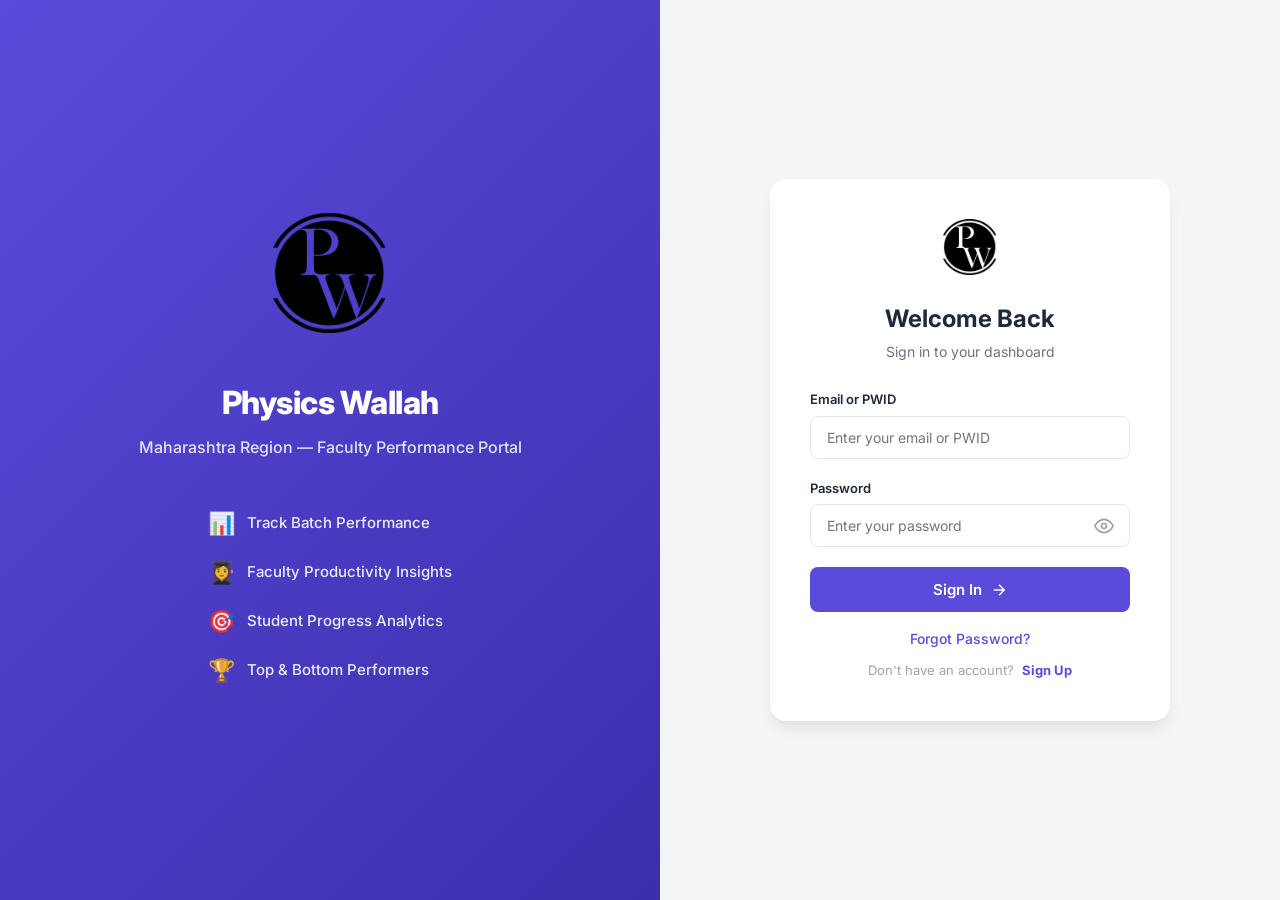
==== index.html @ c434cba2 "Update" ====
<!DOCTYPE html>
<html lang="en">
<head>
  <meta charset="UTF-8">
  <meta name="viewport" content="width=device-width, initial-scale=1.0">
  <title>PW Maharashtra — Faculty Performance Portal</title>
  <link rel="preconnect" href="https://fonts.googleapis.com">
  <link href="https://fonts.googleapis.com/css2?family=Inter:wght@400;500;600;700;800&display=swap" rel="stylesheet">
  <link rel="stylesheet" href="styles.css">
  <link rel="icon" href="assets/pw-favicon.webp" type="image/webp">
</head>
<body>

<!-- LOGIN SCREEN -->
<div id="loginScreen" class="screen active">
  <div class="login-wrapper">
    <div class="login-left">
      <div class="login-brand">
        <img src="assets/pw-logo.webp" alt="Physics Wallah" class="pw-logo-hero">
        <h1>Physics Wallah</h1>
        <p class="login-tagline">Maharashtra Region — Faculty Performance Portal</p>
      </div>
      <div class="login-features">
        <div class="feature-item"><span class="feat-icon">&#128202;</span><span>Track Batch Performance</span></div>
        <div class="feature-item"><span class="feat-icon">&#128105;&#8205;&#127891;</span><span>Faculty Productivity Insights</span></div>
        <div class="feature-item"><span class="feat-icon">&#127919;</span><span>Student Progress Analytics</span></div>
        <div class="feature-item"><span class="feat-icon">&#127942;</span><span>Top & Bottom Performers</span></div>
      </div>
    </div>
    <div class="login-right">
      <div class="login-card">
        <div class="login-card-logo">
          <img src="assets/pw-logo.webp" alt="PW" class="pw-logo-sm-login">
        </div>
        <h2>Welcome Back</h2>
        <p class="login-subtitle">Sign in to your dashboard</p>
        <form id="loginForm" onsubmit="handleLogin(event)">
          <div class="input-group">
            <label for="loginId">Email or PWID</label>
            <input type="text" id="loginId" placeholder="Enter your email or PWID" required autocomplete="username">
          </div>
          <div class="input-group">
            <label for="loginPassword">Password</label>
            <div class="password-wrapper">
              <input type="password" id="loginPassword" placeholder="Enter your password" required autocomplete="current-password">
              <button type="button" class="pass-toggle" onclick="togglePass('loginPassword', this)" tabindex="-1">
                <svg width="20" height="20" viewBox="0 0 24 24" fill="none" stroke="currentColor" stroke-width="2"><path d="M1 12s4-8 11-8 11 8 11 8-4 8-11 8-11-8-11-8z"/><circle cx="12" cy="12" r="3"/></svg>
              </button>
            </div>
          </div>
          <button type="submit" class="btn-primary" id="loginBtn">
            <span>Sign In</span>
            <svg width="18" height="18" viewBox="0 0 24 24" fill="none" stroke="currentColor" stroke-width="2"><path d="M5 12h14M12 5l7 7-7 7"/></svg>
          </button>
        </form>
        <a href="#" class="forgot-link" onclick="showScreen('forgotScreen')">Forgot Password?</a>
        <div class="signup-link-row">
          <span class="signup-muted">Don't have an account?</span>
          <a href="#" class="signup-link" onclick="openSignup()">Sign Up</a>
        </div>
        <div id="loginError" class="alert alert-error"></div>
      </div>
    </div>
  </div>
</div>

<!-- FORGOT PASSWORD -->
<div id="forgotScreen" class="screen">
  <div class="login-wrapper">
    <div class="login-left">
      <div class="login-brand">
        <img src="assets/pw-logo.webp" alt="Physics Wallah" class="pw-logo-hero">
        <h1>Physics Wallah</h1>
        <p class="login-tagline">Reset your password securely</p>
      </div>
    </div>
    <div class="login-right">
      <div class="login-card">
        <div class="login-card-logo">
          <img src="assets/pw-logo.webp" alt="PW" class="pw-logo-sm-login">
        </div>
        <h2>Forgot Password</h2>
        <p class="login-subtitle">OTP will be sent to your registered email</p>
        <form id="forgotForm" onsubmit="handleForgot(event)">
          <div class="input-group">
            <label>Email or PWID</label>
            <input type="text" id="forgotId" placeholder="Enter email or PWID" required>
          </div>
          <button type="submit" class="btn-primary">Send OTP</button>
        </form>
        <form id="otpForm" style="display:none" onsubmit="handleVerifyOTP(event)">
          <div class="input-group">
            <label>Enter OTP</label>
            <input type="text" id="otpInput" placeholder="6-digit OTP" maxlength="6" required>
          </div>
          <button type="submit" class="btn-primary">Verify OTP</button>
        </form>
        <form id="resetForm" style="display:none" onsubmit="handleResetPassword(event)">
          <div class="input-group">
            <label>New Password</label>
            <input type="password" id="newPassword" placeholder="Min 4 characters" required>
          </div>
          <div class="input-group">
            <label>Confirm Password</label>
            <input type="password" id="confirmPassword" placeholder="Confirm password" required>
          </div>
          <button type="submit" class="btn-primary">Reset Password</button>
        </form>
        <a href="#" class="forgot-link" onclick="showScreen('loginScreen')">&larr; Back to Login</a>
        <div id="forgotError" class="alert alert-error"></div>
        <div id="forgotSuccess" class="alert alert-success"></div>
      </div>
    </div>
  </div>
</div>

<!-- SIGNUP SCREEN -->
<div id="signupScreen" class="screen">
  <div class="login-wrapper">
    <div class="login-left">
      <div class="login-brand">
        <img src="assets/pw-logo.webp" alt="Physics Wallah" class="pw-logo-hero">
        <h1>Physics Wallah</h1>
        <p class="login-tagline">Create your account — approval required</p>
      </div>
      <div class="login-features">
        <div class="feature-item"><span class="feat-icon">&#128197;</span><span>Your request goes to your reporting manager</span></div>
        <div class="feature-item"><span class="feat-icon">&#128233;</span><span>Approve via email reply or link</span></div>
        <div class="feature-item"><span class="feat-icon">&#9203;</span><span>Account activates after approval</span></div>
      </div>
    </div>
    <div class="login-right">
      <div class="login-card">
        <div class="login-card-logo">
          <img src="assets/pw-logo.webp" alt="PW" class="pw-logo-sm-login">
        </div>
        <h2>Create Account</h2>
        <p class="login-subtitle">Fill details — ID will be created after approval</p>
        <form id="signupForm" onsubmit="handleSignup(event)">
          <div class="input-group">
            <label>Email ID</label>
            <input type="email" id="signupEmail" placeholder="Enter your PW email" required>
          </div>
          <div class="input-group">
            <label>Center (select multiple)</label>
            <div class="checkbox-grid" id="signupCenters"></div>
            <div class="signup-hint">Select one or more centers</div>
          </div>
          <div class="input-group">
            <label>Role</label>
            <select id="signupRole" onchange="updateRoleHint()">
              <option value="">Select role...</option>
            </select>
            <div class="signup-hint" id="roleHint"></div>
          </div>
          <div class="input-group">
            <label>Password</label>
            <div class="password-wrapper">
              <input type="password" id="signupPassword" placeholder="Min 4 characters" required>
              <button type="button" class="pass-toggle" onclick="togglePass('signupPassword', this)" tabindex="-1">
                <svg width="20" height="20" viewBox="0 0 24 24" fill="none" stroke="currentColor" stroke-width="2"><path d="M1 12s4-8 11-8 11 8 11 8-4 8-11 8-11-8-11-8z"/><circle cx="12" cy="12" r="3"/></svg>
              </button>
            </div>
          </div>
          <button type="submit" class="btn-primary" id="signupBtn">
            <span>Submit for Approval</span>
            <svg width="18" height="18" viewBox="0 0 24 24" fill="none" stroke="currentColor" stroke-width="2"><path d="M22 2L11 13"/><path d="M22 2l-7 20-4-9-9-4 20-7z"/></svg>
          </button>
        </form>
        <a href="#" class="forgot-link" onclick="showScreen('loginScreen')">&larr; Back to Login</a>
        <div id="signupError" class="alert alert-error"></div>
        <div id="signupSuccess" class="alert alert-success"></div>
      </div>
    </div>
  </div>
</div>

<!-- MAIN APP -->
<div id="appScreen" class="screen">
  <!-- TOP NAVBAR -->
  <header class="topnav" id="topnav">
    <div class="topnav-left">
      <img src="assets/pw-logo.webp" alt="PW" class="topnav-logo">
      <div class="topnav-brand">
        <span class="topnav-title">PW Vidyapeeth</span>
        <span class="topnav-subtitle">Maharashtra Region</span>
      </div>
    </div>
    <nav class="topnav-links">
      <a href="#" class="topnav-link active" data-view="dashboard" onclick="navigate('dashboard')">
        <svg width="18" height="18" viewBox="0 0 24 24" fill="none" stroke="currentColor" stroke-width="2"><rect x="3" y="3" width="7" height="7" rx="1"/><rect x="14" y="3" width="7" height="7" rx="1"/><rect x="3" y="14" width="7" height="7" rx="1"/><rect x="14" y="14" width="7" height="7" rx="1"/></svg>
        <span>Dashboard</span>
      </a>
      <a href="#" class="topnav-link" data-view="batches" onclick="navigate('batches')">
        <svg width="18" height="18" viewBox="0 0 24 24" fill="none" stroke="currentColor" stroke-width="2"><path d="M4 19.5A2.5 2.5 0 0 1 6.5 17H20"/><path d="M6.5 2H20v20H6.5A2.5 2.5 0 0 1 4 19.5v-15A2.5 2.5 0 0 1 6.5 2z"/></svg>
        <span>Batches</span>
      </a>
      <a href="#" class="topnav-link" data-view="faculty" onclick="navigate('faculty')">
        <svg width="18" height="18" viewBox="0 0 24 24" fill="none" stroke="currentColor" stroke-width="2"><path d="M17 21v-2a4 4 0 0 0-4-4H5a4 4 0 0 0-4 4v2"/><circle cx="9" cy="7" r="4"/><path d="M23 21v-2a4 4 0 0 0-3-3.87"/><path d="M16 3.13a4 4 0 0 1 0 7.75"/></svg>
        <span>Faculty</span>
      </a>
      <a href="#" class="topnav-link" data-view="students" onclick="navigate('students')">
        <svg width="18" height="18" viewBox="0 0 24 24" fill="none" stroke="currentColor" stroke-width="2"><path d="M22 10v6M2 10l10-5 10 5-10 5z"/><path d="M6 12v5c0 1.66 2.69 3 6 3s6-1.34 6-3v-5"/></svg>
        <span>Students</span>
      </a>
    </nav>
    <div class="topnav-right">
      <div class="center-switcher" id="centerSwitcher" style="display:none">
        <select id="centerSelect" onchange="switchCenter()"></select>
      </div>
      <div class="topnav-user">
        <div class="user-avatar" id="userAvatar">A</div>
        <div class="topnav-user-info">
          <span class="topnav-user-name" id="topbarEmail">admin@pw.live</span>
          <span class="role-badge" id="topbarRole">Admin</span>
        </div>
      </div>
      <button class="btn-logout" onclick="handleLogout()" title="Sign Out">
        <svg width="18" height="18" viewBox="0 0 24 24" fill="none" stroke="currentColor" stroke-width="2"><path d="M9 21H5a2 2 0 0 1-2-2V5a2 2 0 0 1 2-2h4"/><polyline points="16 17 21 12 16 7"/><line x1="21" y1="12" x2="9" y2="12"/></svg>
      </button>
    </div>
  </header>

  <!-- Content -->
  <main class="main-content">

    <!-- DASHBOARD VIEW -->
    <div id="view-dashboard" class="view active">
      <div class="stats-grid">
        <div class="stat-card stat-purple">
          <div class="stat-icon"><svg width="28" height="28" viewBox="0 0 24 24" fill="none" stroke="currentColor" stroke-width="2"><path d="M4 19.5A2.5 2.5 0 0 1 6.5 17H20"/><path d="M6.5 2H20v20H6.5A2.5 2.5 0 0 1 4 19.5v-15A2.5 2.5 0 0 1 6.5 2z"/></svg></div>
          <div class="stat-info">
            <div class="stat-number" id="statBatches">0</div>
            <div class="stat-label">Total Batches</div>
          </div>
        </div>
        <div class="stat-card stat-blue">
          <div class="stat-icon"><svg width="28" height="28" viewBox="0 0 24 24" fill="none" stroke="currentColor" stroke-width="2"><path d="M17 21v-2a4 4 0 0 0-4-4H5a4 4 0 0 0-4 4v2"/><circle cx="9" cy="7" r="4"/><path d="M23 21v-2a4 4 0 0 0-3-3.87"/><path d="M16 3.13a4 4 0 0 1 0 7.75"/></svg></div>
          <div class="stat-info">
            <div class="stat-number" id="statStudents">0</div>
            <div class="stat-label">Total Students</div>
          </div>
        </div>
        <div class="stat-card stat-green">
          <div class="stat-icon"><svg width="28" height="28" viewBox="0 0 24 24" fill="none" stroke="currentColor" stroke-width="2"><path d="M22 10v6M2 10l10-5 10 5-10 5z"/><path d="M6 12v5c0 1.66 2.69 3 6 3s6-1.34 6-3v-5"/></svg></div>
          <div class="stat-info">
            <div class="stat-number" id="statFaculty">0</div>
            <div class="stat-label">Total Faculty</div>
          </div>
        </div>
        <div class="stat-card stat-orange">
          <div class="stat-icon"><svg width="28" height="28" viewBox="0 0 24 24" fill="none" stroke="currentColor" stroke-width="2"><polyline points="22 12 18 12 15 21 9 3 6 12 2 12"/></svg></div>
          <div class="stat-info">
            <div class="stat-number" id="statAvgScore">0%</div>
            <div class="stat-label">Avg Score</div>
          </div>
        </div>
      </div>
      <div class="dashboard-grid">
        <div class="dash-card">
          <h3>Top Performing Batches</h3>
          <div id="topBatchesList" class="dash-list"></div>
        </div>
        <div class="dash-card">
          <h3>Batches Needing Attention</h3>
          <div id="bottomBatchesList" class="dash-list"></div>
        </div>
      </div>
    </div>

    <!-- BATCHES VIEW -->
    <div id="view-batches" class="view">
      <div class="view-toolbar">
        <div class="filter-row">
          <div class="filter-group"><label>Subject</label><select id="filterSubject" onchange="applyBatchFilters()"><option value="">All Subjects</option></select></div>
          <div class="filter-group"><label>Faculty</label><select id="filterFaculty" onchange="applyBatchFilters()"><option value="">All Faculty</option></select></div>
          <div class="filter-group"><label>Search</label><input type="text" id="filterBatchSearch" placeholder="Search batch..." oninput="applyBatchFilters()"></div>
        </div>
      </div>
      <div class="table-card">
        <table class="data-table" id="batchTable">
          <thead><tr><th style="width:40px">#</th><th>Batch</th><th>Subjects</th><th class="text-center">Students</th><th class="text-center">Faculty</th><th class="text-center">Avg Score</th><th class="text-center">Status</th><th>Action</th></tr></thead>
          <tbody id="batchTableBody"></tbody>
        </table>
      </div>
    </div>

    <!-- BATCH DETAIL VIEW -->
    <div id="view-batchDetail" class="view">
      <div class="detail-header">
        <button class="btn-back" onclick="navigate('batches')">&larr; Back to Batches</button>
        <h2 id="batchDetailTitle">Batch Details</h2>
      </div>
      <div class="detail-stats" id="batchDetailStats"></div>
      <div class="view-toolbar">
        <div class="filter-row">
          <div class="filter-group"><label>Subject</label><select id="batchDetailSubject" onchange="loadBatchDetail()"><option value="">Overall</option></select></div>
        </div>
      </div>
      <div class="perf-grid" id="batchPerfGrid">
        <div class="perf-card perf-toppers"><div class="perf-card-header"><span class="perf-icon">&#127942;</span><h4>Toppers <span class="perf-count" id="toppersCount">0</span></h4></div><div class="perf-card-body" id="toppersList"></div></div>
        <div class="perf-card perf-average"><div class="perf-card-header"><span class="perf-icon">&#128200;</span><h4>Average <span class="perf-count" id="averageCount">0</span></h4></div><div class="perf-card-body" id="averageList"></div></div>
        <div class="perf-card perf-bottom"><div class="perf-card-header"><span class="perf-icon">&#9888;&#65039;</span><h4>Needs Improvement <span class="perf-count" id="bottomCount">0</span></h4></div><div class="perf-card-body" id="bottomList"></div></div>
        <div class="perf-card perf-absent"><div class="perf-card-header"><span class="perf-icon">&#10060;</span><h4>Absent <span class="perf-count" id="absentCount">0</span></h4></div><div class="perf-card-body" id="absentList"></div></div>
      </div>
      <div class="table-card" style="margin-top:20px">
        <h3 style="padding:16px 20px 0;font-size:16px;color:#374151">All Students</h3>
        <table class="data-table" id="batchStudentTable">
          <thead><tr><th style="width:40px">#</th><th>Name</th><th>Reg No</th><th class="text-center">Score</th><th class="text-center">%</th><th class="text-center">Rank</th><th class="text-center">Tests</th></tr></thead>
          <tbody id="batchStudentBody"></tbody>
        </table>
      </div>
    </div>

    <!-- FACULTY VIEW -->
    <div id="view-faculty" class="view">
      <div class="view-toolbar">
        <div class="filter-row">
          <div class="filter-group"><label>Center</label><select id="filterFacCenter" onchange="applyFacultyFilters()"><option value="">All Centers</option></select></div>
          <div class="filter-group"><label>Search</label><input type="text" id="filterFacSearch" placeholder="Search faculty..." oninput="applyFacultyFilters()"></div>
        </div>
      </div>
      <div class="table-card">
        <table class="data-table" id="facultyTable">
          <thead><tr><th style="width:40px">#</th><th>Faculty</th><th>Center</th><th>Role</th><th class="text-center">Batches</th><th class="text-center">Students</th><th class="text-center">Avg Score</th><th>Subjects</th></tr></thead>
          <tbody id="facultyTableBody"></tbody>
        </table>
      </div>
    </div>

    <!-- STUDENTS VIEW -->
    <div id="view-students" class="view">
      <div class="view-toolbar">
        <div class="filter-row">
          <div class="filter-group"><label>Batch</label><select id="filterStuBatch" onchange="applyStudentFilters()"><option value="">All Batches</option></select></div>
          <div class="filter-group"><label>Sort By</label><select id="filterStuSort" onchange="applyStudentFilters()"><option value="score_desc">Score (High-Low)</option><option value="score_asc">Score (Low-High)</option><option value="name">Name (A-Z)</option><option value="tests">Tests Taken</option></select></div>
          <div class="filter-group"><label>Search</label><input type="text" id="filterStuSearch" placeholder="Search name or reg no..." oninput="applyStudentFilters()"></div>
        </div>
      </div>
      <div class="table-card">
        <table class="data-table" id="studentTable">
          <thead><tr><th style="width:40px">#</th><th>Name</th><th>Reg No</th><th>Batch</th><th class="text-center">Tests</th><th class="text-center">Avg Score</th><th>Best Subject</th><th>Action</th></tr></thead>
          <tbody id="studentTableBody"></tbody>
        </table>
      </div>
    </div>

    <!-- STUDENT DETAIL VIEW -->
    <div id="view-studentDetail" class="view">
      <div class="detail-header">
        <button class="btn-back" onclick="navigate('students')">&larr; Back to Students</button>
        <h2 id="studentDetailTitle">Student Details</h2>
      </div>
      <div class="detail-stats" id="studentDetailStats"></div>
      <div class="subject-bars" id="studentSubjectBars"></div>
      <div class="table-card" style="margin-top:20px">
        <h3 style="padding:16px 20px 0;font-size:16px;color:#374151">Test History</h3>
        <table class="data-table" id="studentTestTable">
          <thead><tr><th>Date</th><th>Test Type</th><th class="text-center">Physics</th><th class="text-center">Chemistry</th><th class="text-center">Maths</th><th class="text-center">Zoology</th><th class="text-center">Botany</th><th class="text-center">Total</th><th class="text-center">%</th><th class="text-center">Rank</th></tr></thead>
          <tbody id="studentTestBody"></tbody>
        </table>
      </div>
    </div>

  </main>
</div>

<!-- Loading Overlay -->
<div id="loadingOverlay" class="loading-overlay" style="display:none">
  <div class="loader">
    <div class="loader-spinner"></div>
    <p>Loading data...</p>
  </div>
</div>

<script src="portal.js"></script>
</body>
</html>
---- styles.css ----
/* PW Maharashtra — Faculty Performance Portal — Top Navbar Theme */
:root {
  --pw-purple: #5A4BDA;
  --pw-purple-dark: #4A3BC7;
  --pw-purple-light: #F1EFFF;
  --pw-purple-hover: #6E5FE0;
  --pw-dark: #1B2124;
  --pw-dark-light: #2D3640;
  --pw-success: #10B981;
  --pw-success-bg: #ECFDF5;
  --pw-warning: #F59E0B;
  --pw-warning-bg: #FFFBEB;
  --pw-danger: #EF4444;
  --pw-danger-bg: #FEF2F2;
  --pw-info: #3B82F6;
  --pw-info-bg: #EFF6FF;
  --pw-bg: #F5F5F7;
  --pw-card: #FFFFFF;
  --pw-border: #E5E7EB;
  --pw-text: #1F2937;
  --pw-text-secondary: #6B7280;
  --pw-text-muted: #9CA3AF;
  --pw-radius: 12px;
  --pw-radius-sm: 8px;
  --pw-radius-lg: 16px;
  --pw-shadow: 0 1px 3px rgba(0,0,0,0.06), 0 1px 2px rgba(0,0,0,0.04);
  --pw-shadow-md: 0 4px 6px -1px rgba(0,0,0,0.07), 0 2px 4px -2px rgba(0,0,0,0.05);
  --pw-shadow-lg: 0 10px 15px -3px rgba(0,0,0,0.08), 0 4px 6px -4px rgba(0,0,0,0.04);
  --topnav-height: 64px;
}

* { margin: 0; padding: 0; box-sizing: border-box; }

body {
  font-family: 'Inter', -apple-system, BlinkMacSystemFont, 'Segoe UI', sans-serif;
  background: var(--pw-bg);
  color: var(--pw-text);
  line-height: 1.5;
  -webkit-font-smoothing: antialiased;
}

.screen { display: none; }
.screen.active { display: flex; }

/* LOGIN */
.login-wrapper { display: flex; min-height: 100vh; width: 100%; }

.login-left {
  flex: 1;
  background: linear-gradient(135deg, var(--pw-purple) 0%, #3B2FAD 100%);
  display: flex;
  flex-direction: column;
  justify-content: center;
  align-items: center;
  padding: 60px;
  color: white;
}

.pw-logo-hero { width: 120px; height: 120px; object-fit: contain; margin-bottom: 24px; border-radius: 20px; }
.login-brand { text-align: center; margin-bottom: 48px; }
.login-brand h1 { font-size: 32px; font-weight: 800; margin-top: 16px; letter-spacing: -0.5px; }
.login-tagline { font-size: 16px; opacity: 0.85; margin-top: 8px; font-weight: 500; }

.login-features { display: flex; flex-direction: column; gap: 16px; max-width: 320px; }
.feature-item { display: flex; align-items: center; gap: 12px; font-size: 15px; font-weight: 500; opacity: 0.9; }
.feat-icon { font-size: 22px; }

.login-right { flex: 1; display: flex; align-items: center; justify-content: center; padding: 40px; }

.login-card {
  width: 100%;
  max-width: 400px;
  background: var(--pw-card);
  border-radius: var(--pw-radius-lg);
  padding: 40px;
  box-shadow: var(--pw-shadow-lg);
}

.login-card-logo { text-align: center; margin-bottom: 20px; }
.pw-logo-sm-login { width: 56px; height: 56px; object-fit: contain; border-radius: 12px; }

.login-card h2 { font-size: 24px; font-weight: 700; color: var(--pw-text); text-align: center; }
.login-subtitle { color: var(--pw-text-secondary); margin: 4px 0 28px; font-size: 14px; text-align: center; }

.input-group { margin-bottom: 20px; }
.input-group label { display: block; font-size: 13px; font-weight: 600; color: var(--pw-text); margin-bottom: 6px; }
.input-group input {
  width: 100%;
  padding: 12px 16px;
  border: 1.5px solid var(--pw-border);
  border-radius: var(--pw-radius-sm);
  font-size: 14px;
  font-family: inherit;
  transition: border-color 0.2s, box-shadow 0.2s;
  background: var(--pw-card);
  color: var(--pw-text);
}
.input-group input:focus { outline: none; border-color: var(--pw-purple); box-shadow: 0 0 0 3px rgba(90, 75, 218, 0.12); }

.password-wrapper { position: relative; }
.password-wrapper input { padding-right: 48px; }
.pass-toggle {
  position: absolute; right: 12px; top: 50%; transform: translateY(-50%);
  background: none; border: none; color: var(--pw-text-muted); cursor: pointer; padding: 4px; display: flex;
}

.btn-primary {
  width: 100%; padding: 13px 24px; background: var(--pw-purple); color: white; border: none;
  border-radius: var(--pw-radius-sm); font-size: 15px; font-weight: 600; font-family: inherit;
  cursor: pointer; display: flex; align-items: center; justify-content: center; gap: 8px;
  transition: background 0.2s, transform 0.1s;
}
.btn-primary:hover { background: var(--pw-purple-dark); }
.btn-primary:active { transform: scale(0.98); }
.btn-primary:disabled { opacity: 0.6; cursor: not-allowed; }

.forgot-link { display: block; text-align: center; margin-top: 16px; color: var(--pw-purple); text-decoration: none; font-size: 14px; font-weight: 500; }
.forgot-link:hover { text-decoration: underline; }

/* SIGNUP */
.signup-link-row { text-align: center; margin-top: 12px; font-size: 13px; }
.signup-muted { color: var(--pw-text-muted); }
.signup-link { color: var(--pw-purple); font-weight: 700; text-decoration: none; margin-left: 4px; }
.signup-link:hover { text-decoration: underline; }

.checkbox-grid {
  display: grid;
  grid-template-columns: repeat(2, 1fr);
  gap: 6px;
  max-height: 160px;
  overflow-y: auto;
  border: 1.5px solid var(--pw-border);
  border-radius: var(--pw-radius-sm);
  padding: 8px;
}

.checkbox-grid label {
  display: flex;
  align-items: center;
  gap: 6px;
  font-size: 12px;
  font-weight: 500;
  color: var(--pw-text);
  cursor: pointer;
  padding: 4px 6px;
  border-radius: 6px;
  transition: background 0.15s;
}

.checkbox-grid label:hover { background: var(--pw-purple-light); }

.checkbox-grid input[type="checkbox"] {
  width: 15px;
  height: 15px;
  accent-color: var(--pw-purple);
  cursor: pointer;
}

.signup-hint { font-size: 11px; color: var(--pw-text-muted); margin-top: 4px; }

#signupRole, #signupRole option { text-transform: capitalize; }

/* ALERTS */
.alert { margin-top: 16px; padding: 12px 16px; border-radius: var(--pw-radius-sm); font-size: 13px; font-weight: 500; display: none; }
.alert.show { display: block; }
.alert-error { background: var(--pw-danger-bg); color: var(--pw-danger); border: 1px solid #FECACA; }
.alert-success { background: var(--pw-success-bg); color: var(--pw-success); border: 1px solid #A7F3D0; }

/* APP LAYOUT — TOP NAVBAR */
#appScreen { min-height: 100vh; display: none; flex-direction: column; }
#appScreen.active { display: flex; }

.topnav {
  height: var(--topnav-height);
  background: var(--pw-dark);
  display: flex;
  align-items: center;
  justify-content: space-between;
  padding: 0 24px;
  position: sticky;
  top: 0;
  z-index: 100;
  box-shadow: 0 2px 8px rgba(0,0,0,0.15);
}

.topnav-left { display: flex; align-items: center; gap: 12px; }
.topnav-logo { width: 38px; height: 38px; object-fit: contain; border-radius: 8px; }
.topnav-title { display: block; font-size: 16px; font-weight: 700; color: white; letter-spacing: -0.2px; }
.topnav-subtitle { display: block; font-size: 11px; color: rgba(255,255,255,0.45); font-weight: 500; margin-top: 1px; }

.topnav-links { display: flex; gap: 4px; }

.topnav-link {
  display: flex; align-items: center; gap: 8px; padding: 8px 16px;
  border-radius: var(--pw-radius-sm); color: rgba(255,255,255,0.6);
  text-decoration: none; font-size: 14px; font-weight: 500; transition: all 0.15s;
}
.topnav-link:hover { background: rgba(255,255,255,0.08); color: white; }
.topnav-link.active { background: var(--pw-purple); color: white; }

.topnav-right { display: flex; align-items: center; gap: 16px; }

.center-switcher { display: flex; align-items: center; }
.center-switcher select {
  padding: 6px 10px;
  border: 1px solid rgba(255,255,255,0.2);
  border-radius: var(--pw-radius-sm);
  background: var(--pw-dark-light);
  color: white;
  font-size: 12px;
  font-family: inherit;
  cursor: pointer;
  max-width: 180px;
}
.center-switcher select:focus { outline: none; border-color: var(--pw-purple); }
.topnav-user { display: flex; align-items: center; gap: 10px; }
.topnav-user-name { font-size: 13px; color: rgba(255,255,255,0.7); font-weight: 500; }
.topnav-user-info { text-align: right; }

.user-avatar {
  width: 36px; height: 36px; border-radius: 50%;
  background: var(--pw-purple); display: flex; align-items: center; justify-content: center;
  font-size: 14px; font-weight: 700; color: white; flex-shrink: 0;
}

.role-badge {
  padding: 3px 10px; border-radius: 12px; font-size: 11px; font-weight: 600;
  background: rgba(90,75,218,0.25); color: #B4A8F5;
}

.btn-logout {
  background: rgba(255,255,255,0.08); border: none; color: rgba(255,255,255,0.6);
  padding: 8px; border-radius: var(--pw-radius-sm); cursor: pointer; display: flex; transition: all 0.15s;
}
.btn-logout:hover { background: rgba(239,68,68,0.2); color: #EF4444; }

/* MAIN CONTENT */
.main-content { flex: 1; min-height: calc(100vh - var(--topnav-height)); }

.content-area { padding: 24px 28px; }
.view { display: none; }
.view.active { display: block; animation: fadeIn 0.2s ease; }
@keyframes fadeIn { from { opacity: 0; transform: translateY(4px); } to { opacity: 1; transform: translateY(0); } }

/* STATS */
.stats-grid { display: grid; grid-template-columns: repeat(4, 1fr); gap: 16px; margin-bottom: 24px; }

.stat-card {
  background: var(--pw-card); border-radius: var(--pw-radius); padding: 20px;
  display: flex; align-items: center; gap: 16px; box-shadow: var(--pw-shadow);
  border-left: 4px solid transparent; transition: box-shadow 0.2s;
}
.stat-card:hover { box-shadow: var(--pw-shadow-md); }
.stat-purple { border-left-color: var(--pw-purple); }
.stat-blue { border-left-color: var(--pw-info); }
.stat-green { border-left-color: var(--pw-success); }
.stat-orange { border-left-color: var(--pw-warning); }

.stat-icon {
  width: 52px; height: 52px; border-radius: var(--pw-radius-sm);
  display: flex; align-items: center; justify-content: center; flex-shrink: 0;
}
.stat-purple .stat-icon { background: var(--pw-purple-light); color: var(--pw-purple); }
.stat-blue .stat-icon { background: var(--pw-info-bg); color: var(--pw-info); }
.stat-green .stat-icon { background: var(--pw-success-bg); color: var(--pw-success); }
.stat-orange .stat-icon { background: var(--pw-warning-bg); color: var(--pw-warning); }

.stat-number { font-size: 28px; font-weight: 800; color: var(--pw-text); line-height: 1.1; }
.stat-label { font-size: 13px; color: var(--pw-text-secondary); font-weight: 500; }

/* DASHBOARD GRID */
.dashboard-grid { display: grid; grid-template-columns: 1fr 1fr; gap: 20px; }
.dash-card { background: var(--pw-card); border-radius: var(--pw-radius); padding: 20px; box-shadow: var(--pw-shadow); }
.dash-card h3 { font-size: 16px; font-weight: 700; margin-bottom: 16px; color: var(--pw-text); }
.dash-list { max-height: 300px; overflow-y: auto; }
.dash-item {
  display: flex; align-items: center; justify-content: space-between;
  padding: 10px 12px; border-radius: var(--pw-radius-sm); margin-bottom: 4px; background: var(--pw-bg);
}
.dash-item .batch-name { font-weight: 600; font-size: 13px; }
.dash-item .batch-meta { font-size: 12px; color: var(--pw-text-secondary); }

/* TABLES */
.table-card { background: var(--pw-card); border-radius: var(--pw-radius); box-shadow: var(--pw-shadow); overflow: hidden; }
.data-table { width: 100%; border-collapse: collapse; }
.data-table thead { background: #F9FAFB; }
.data-table th {
  padding: 12px 16px; font-size: 12px; font-weight: 600; color: var(--pw-text-secondary);
  text-transform: uppercase; letter-spacing: 0.4px; text-align: left; white-space: nowrap;
}
.data-table td { padding: 12px 16px; font-size: 14px; border-top: 1px solid var(--pw-border); color: var(--pw-text); }
.data-table tbody tr:hover { background: #F9FAFB; }
.text-center { text-align: center; }

/* BUTTONS */
.btn-sm { padding: 6px 14px; border-radius: 6px; border: none; font-size: 12px; font-weight: 600; font-family: inherit; cursor: pointer; transition: all 0.15s; white-space: nowrap; }
.btn-view { background: var(--pw-purple); color: white; }
.btn-view:hover { background: var(--pw-purple-dark); }
.btn-back {
  padding: 8px 16px; background: var(--pw-bg); border: 1px solid var(--pw-border);
  border-radius: var(--pw-radius-sm); font-size: 13px; font-weight: 600; font-family: inherit;
  cursor: pointer; color: var(--pw-text-secondary); transition: all 0.15s;
}
.btn-back:hover { background: var(--pw-border); color: var(--pw-text); }

/* FILTERS */
.view-toolbar { margin-bottom: 16px; }
.filter-row { display: flex; gap: 12px; flex-wrap: wrap; }
.filter-group { display: flex; flex-direction: column; gap: 4px; }
.filter-group label { font-size: 11px; font-weight: 600; color: var(--pw-text-secondary); text-transform: uppercase; letter-spacing: 0.3px; }
.filter-group select, .filter-group input {
  padding: 8px 12px; border: 1.5px solid var(--pw-border); border-radius: var(--pw-radius-sm);
  font-size: 13px; font-family: inherit; background: var(--pw-card); color: var(--pw-text); min-width: 160px; transition: border-color 0.2s;
}
.filter-group select:focus, .filter-group input:focus { outline: none; border-color: var(--pw-purple); }

/* SUBJECT TAGS */
.subject-tag { display: inline-block; padding: 3px 10px; border-radius: 12px; font-size: 11px; font-weight: 600; margin: 2px; background: var(--pw-purple-light); color: var(--pw-purple); }
.subject-tag.physics { background: #EFF6FF; color: #2563EB; }
.subject-tag.chemistry { background: #ECFDF5; color: #059669; }
.subject-tag.maths { background: #FEF3C7; color: #D97706; }
.subject-tag.zoology { background: #FDF2F8; color: #DB2777; }
.subject-tag.botany { background: #F0FDF4; color: #16A34A; }

/* PERFORMANCE CARDS */
.detail-header { display: flex; align-items: center; gap: 16px; margin-bottom: 20px; }
.detail-header h2 { font-size: 20px; font-weight: 700; }
.detail-stats { display: flex; gap: 12px; margin-bottom: 20px; flex-wrap: wrap; }
.detail-stat { padding: 12px 20px; background: var(--pw-card); border-radius: var(--pw-radius-sm); box-shadow: var(--pw-shadow); text-align: center; min-width: 120px; }
.detail-stat .ds-value { font-size: 22px; font-weight: 800; }
.detail-stat .ds-label { font-size: 11px; color: var(--pw-text-secondary); font-weight: 500; text-transform: uppercase; letter-spacing: 0.3px; margin-top: 2px; }

.perf-grid { display: grid; grid-template-columns: repeat(4, 1fr); gap: 16px; }
.perf-card { background: var(--pw-card); border-radius: var(--pw-radius); box-shadow: var(--pw-shadow); overflow: hidden; }
.perf-card-header { display: flex; align-items: center; gap: 8px; padding: 14px 16px; border-bottom: 2px solid var(--pw-border); }
.perf-card-header h4 { font-size: 14px; font-weight: 700; flex: 1; }
.perf-count { font-size: 12px; font-weight: 700; padding: 2px 8px; border-radius: 10px; background: var(--pw-bg); }
.perf-toppers .perf-card-header { border-bottom-color: var(--pw-success); }
.perf-average .perf-card-header { border-bottom-color: var(--pw-info); }
.perf-bottom .perf-card-header { border-bottom-color: var(--pw-warning); }
.perf-absent .perf-card-header { border-bottom-color: var(--pw-danger); }
.perf-card-body { max-height: 400px; overflow-y: auto; padding: 8px; }

.perf-item { display: flex; align-items: center; justify-content: space-between; padding: 8px 12px; border-radius: 6px; margin-bottom: 4px; font-size: 13px; transition: background 0.15s; }
.perf-item:hover { filter: brightness(0.97); }
.perf-toppers .perf-item { background: var(--pw-success-bg); }
.perf-average .perf-item { background: var(--pw-info-bg); }
.perf-bottom .perf-item { background: var(--pw-warning-bg); }
.perf-absent .perf-item { background: var(--pw-danger-bg); }
.perf-rank { width: 24px; font-size: 12px; font-weight: 700; color: var(--pw-text-muted); }
.perf-name { flex: 1; font-weight: 500; }
.perf-score { font-weight: 700; font-size: 13px; }
.perf-empty { text-align: center; padding: 24px; color: var(--pw-text-muted); font-size: 13px; }

/* STATUS BADGES */
.status-badge { padding: 3px 10px; border-radius: 12px; font-size: 11px; font-weight: 600; display: inline-block; }
.status-excellent { background: var(--pw-success-bg); color: var(--pw-success); }
.status-good { background: var(--pw-info-bg); color: var(--pw-info); }
.status-average { background: var(--pw-warning-bg); color: var(--pw-warning); }
.status-poor { background: var(--pw-danger-bg); color: var(--pw-danger); }

/* SUBJECT BARS */
.subject-bars { display: grid; grid-template-columns: repeat(5, 1fr); gap: 12px; margin-bottom: 20px; }
.sub-bar-card { background: var(--pw-card); border-radius: var(--pw-radius-sm); padding: 16px; box-shadow: var(--pw-shadow); text-align: center; }
.sub-bar-label { font-size: 12px; font-weight: 600; color: var(--pw-text-secondary); margin-bottom: 8px; }
.sub-bar-value { font-size: 24px; font-weight: 800; }
.sub-bar-track { height: 6px; background: var(--pw-bg); border-radius: 3px; margin-top: 8px; overflow: hidden; }
.sub-bar-fill { height: 100%; border-radius: 3px; transition: width 0.5s ease; }
.sub-bar-fill.physics { background: #2563EB; }
.sub-bar-fill.chemistry { background: #059669; }
.sub-bar-fill.maths { background: #D97706; }
.sub-bar-fill.zoology { background: #DB2777; }
.sub-bar-fill.botany { background: #16A34A; }

/* LOADING */
.loading-overlay { position: fixed; inset: 0; background: rgba(255,255,255,0.85); display: flex; align-items: center; justify-content: center; z-index: 999; backdrop-filter: blur(4px); }
.loader { text-align: center; }
.loader-spinner { width: 40px; height: 40px; border: 4px solid var(--pw-border); border-top-color: var(--pw-purple); border-radius: 50%; animation: spin 0.7s linear infinite; margin: 0 auto 12px; }
@keyframes spin { to { transform: rotate(360deg); } }
.loader p { font-size: 14px; color: var(--pw-text-secondary); font-weight: 500; }

.empty-msg { text-align: center; padding: 48px 20px; color: var(--pw-text-muted); }
.empty-msg .empty-icon { font-size: 40px; margin-bottom: 8px; }
.empty-msg p { font-size: 14px; }

/* RESPONSIVE */
@media (max-width: 1200px) {
  .stats-grid { grid-template-columns: repeat(2, 1fr); }
  .perf-grid { grid-template-columns: repeat(2, 1fr); }
  .subject-bars { grid-template-columns: repeat(3, 1fr); }
}

@media (max-width: 768px) {
  .topnav { padding: 0 12px; flex-wrap: wrap; height: auto; gap: 8px; padding-top: 8px; padding-bottom: 8px; }
  .topnav-links { order: 3; width: 100%; overflow-x: auto; padding-bottom: 4px; }
  .topnav-link span { display: none; }
  .topnav-link { padding: 8px 12px; }
  .topnav-user-name { display: none; }
  .login-left { display: none; }
  .login-right { flex: 1; }
  .stats-grid { grid-template-columns: 1fr 1fr; }
  .dashboard-grid { grid-template-columns: 1fr; }
  .perf-grid { grid-template-columns: 1fr; }
  .subject-bars { grid-template-columns: repeat(2, 1fr); }
  .filter-row { flex-direction: column; }
  .filter-group select, .filter-group input { min-width: unset; width: 100%; }
  .content-area { padding: 16px; }
}
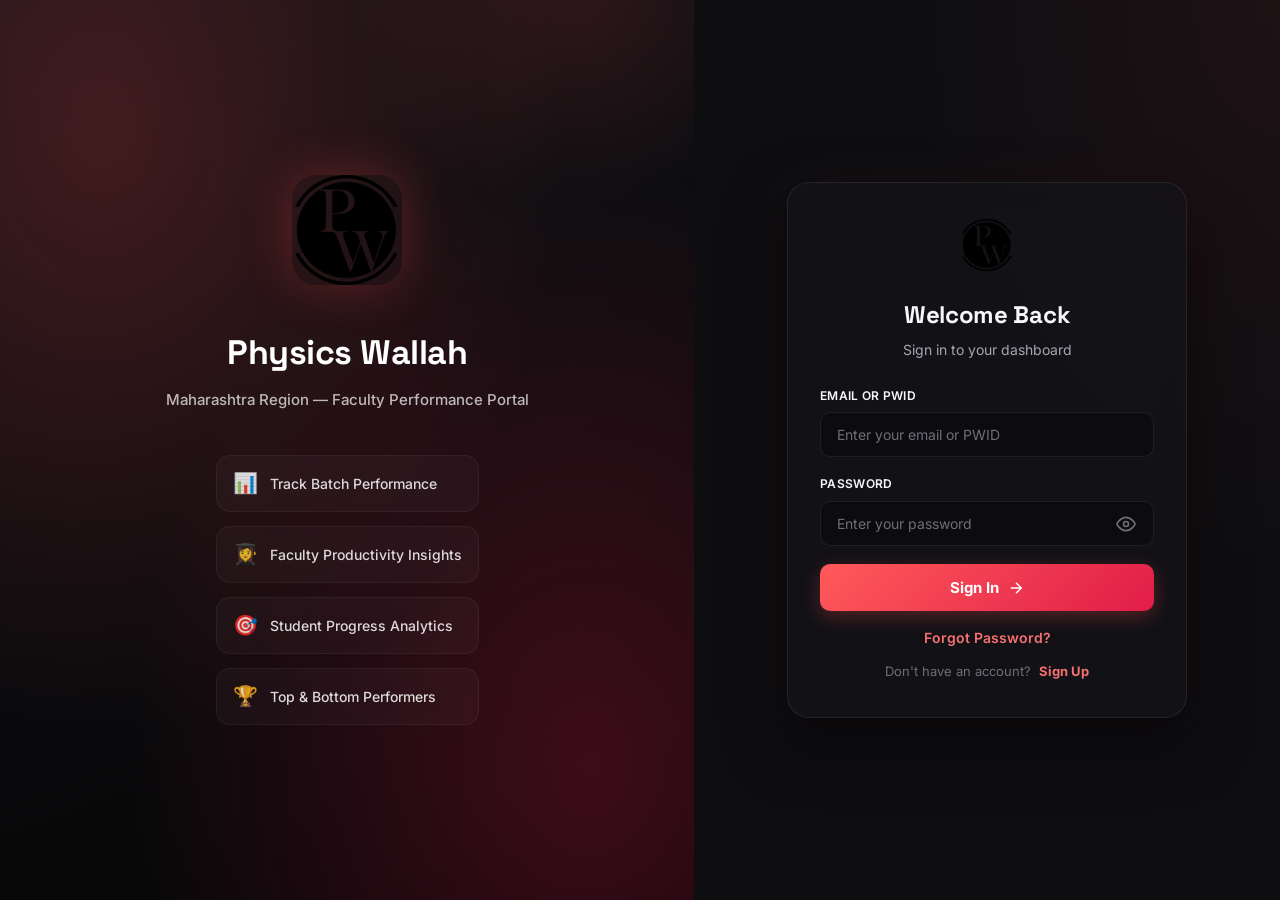
==== commit cd4e1642: "UI/UX overhaul: modern Gen-Z design system, mobile bottom nav, fix view rendering - Rewrite styles.c" ====
--- a/index.html
+++ b/index.html
@@ -5,374 +5,31 @@
   <meta name="viewport" content="width=device-width, initial-scale=1.0">
   <title>PW Maharashtra — Faculty Performance Portal</title>
   <link rel="preconnect" href="https://fonts.googleapis.com">
-  <link href="https://fonts.googleapis.com/css2?family=Inter:wght@400;500;600;700;800&display=swap" rel="stylesheet">
+  <link href="https://fonts.googleapis.com/css2?family=Inter:wght@400;500;600;700;800&family=Space+Grotesk:wght@500;600;700&display=swap" rel="stylesheet">
   <link rel="stylesheet" href="styles.css">
   <link rel="icon" href="assets/pw-favicon.webp" type="image/webp">
 </head>
 <body>
 
-<!-- LOGIN SCREEN -->
-<div id="loginScreen" class="screen active">
-  <div class="login-wrapper">
-    <div class="login-left">
-      <div class="login-brand">
-        <img src="assets/pw-logo.webp" alt="Physics Wallah" class="pw-logo-hero">
-        <h1>Physics Wallah</h1>
-        <p class="login-tagline">Maharashtra Region — Faculty Performance Portal</p>
-      </div>
-      <div class="login-features">
-        <div class="feature-item"><span class="feat-icon">&#128202;</span><span>Track Batch Performance</span></div>
-        <div class="feature-item"><span class="feat-icon">&#128105;&#8205;&#127891;</span><span>Faculty Productivity Insights</span></div>
-        <div class="feature-item"><span class="feat-icon">&#127919;</span><span>Student Progress Analytics</span></div>
-        <div class="feature-item"><span class="feat-icon">&#127942;</span><span>Top & Bottom Performers</span></div>
-      </div>
-    </div>
-    <div class="login-right">
-      <div class="login-card">
-        <div class="login-card-logo">
-          <img src="assets/pw-logo.webp" alt="PW" class="pw-logo-sm-login">
-        </div>
-        <h2>Welcome Back</h2>
-        <p class="login-subtitle">Sign in to your dashboard</p>
-        <form id="loginForm" onsubmit="handleLogin(event)">
-          <div class="input-group">
-            <label for="loginId">Email or PWID</label>
-            <input type="text" id="loginId" placeholder="Enter your email or PWID" required autocomplete="username">
-          </div>
-          <div class="input-group">
-            <label for="loginPassword">Password</label>
-            <div class="password-wrapper">
-              <input type="password" id="loginPassword" placeholder="Enter your password" required autocomplete="current-password">
-              <button type="button" class="pass-toggle" onclick="togglePass('loginPassword', this)" tabindex="-1">
-                <svg width="20" height="20" viewBox="0 0 24 24" fill="none" stroke="currentColor" stroke-width="2"><path d="M1 12s4-8 11-8 11 8 11 8-4 8-11 8-11-8-11-8z"/><circle cx="12" cy="12" r="3"/></svg>
-              </button>
-            </div>
-          </div>
-          <button type="submit" class="btn-primary" id="loginBtn">
-            <span>Sign In</span>
-            <svg width="18" height="18" viewBox="0 0 24 24" fill="none" stroke="currentColor" stroke-width="2"><path d="M5 12h14M12 5l7 7-7 7"/></svg>
-          </button>
-        </form>
-        <a href="#" class="forgot-link" onclick="showScreen('forgotScreen')">Forgot Password?</a>
-        <div class="signup-link-row">
-          <span class="signup-muted">Don't have an account?</span>
-          <a href="#" class="signup-link" onclick="openSignup()">Sign Up</a>
-        </div>
-        <div id="loginError" class="alert alert-error"></div>
-      </div>
-    </div>
-  </div>
-</div>
+  <!--
+    HTML is split into partial files (screen-login.html, screen-forgot.html,
+    screen-signup.html, screen-app.html, overlay.html) and injected here by
+    loader.js. Each placeholder below receives one partial.
+  -->
+  <div id="screen-login"></div>
+  <div id="screen-forgot"></div>
+  <div id="screen-signup"></div>
+  <div id="screen-app"></div>
+  <div id="screen-overlay"></div>
 
-<!-- FORGOT PASSWORD -->
-<div id="forgotScreen" class="screen">
-  <div class="login-wrapper">
-    <div class="login-left">
-      <div class="login-brand">
-        <img src="assets/pw-logo.webp" alt="Physics Wallah" class="pw-logo-hero">
-        <h1>Physics Wallah</h1>
-        <p class="login-tagline">Reset your password securely</p>
-      </div>
-    </div>
-    <div class="login-right">
-      <div class="login-card">
-        <div class="login-card-logo">
-          <img src="assets/pw-logo.webp" alt="PW" class="pw-logo-sm-login">
-        </div>
-        <h2>Forgot Password</h2>
-        <p class="login-subtitle">OTP will be sent to your registered email</p>
-        <form id="forgotForm" onsubmit="handleForgot(event)">
-          <div class="input-group">
-            <label>Email or PWID</label>
-            <input type="text" id="forgotId" placeholder="Enter email or PWID" required>
-          </div>
-          <button type="submit" class="btn-primary">Send OTP</button>
-        </form>
-        <form id="otpForm" style="display:none" onsubmit="handleVerifyOTP(event)">
-          <div class="input-group">
-            <label>Enter OTP</label>
-            <input type="text" id="otpInput" placeholder="6-digit OTP" maxlength="6" required>
-          </div>
-          <button type="submit" class="btn-primary">Verify OTP</button>
-        </form>
-        <form id="resetForm" style="display:none" onsubmit="handleResetPassword(event)">
-          <div class="input-group">
-            <label>New Password</label>
-            <input type="password" id="newPassword" placeholder="Min 4 characters" required>
-          </div>
-          <div class="input-group">
-            <label>Confirm Password</label>
-            <input type="password" id="confirmPassword" placeholder="Confirm password" required>
-          </div>
-          <button type="submit" class="btn-primary">Reset Password</button>
-        </form>
-        <a href="#" class="forgot-link" onclick="showScreen('loginScreen')">&larr; Back to Login</a>
-        <div id="forgotError" class="alert alert-error"></div>
-        <div id="forgotSuccess" class="alert alert-success"></div>
-      </div>
-    </div>
-  </div>
-</div>
-
-<!-- SIGNUP SCREEN -->
-<div id="signupScreen" class="screen">
-  <div class="login-wrapper">
-    <div class="login-left">
-      <div class="login-brand">
-        <img src="assets/pw-logo.webp" alt="Physics Wallah" class="pw-logo-hero">
-        <h1>Physics Wallah</h1>
-        <p class="login-tagline">Create your account — approval required</p>
-      </div>
-      <div class="login-features">
-        <div class="feature-item"><span class="feat-icon">&#128197;</span><span>Your request goes to your reporting manager</span></div>
-        <div class="feature-item"><span class="feat-icon">&#128233;</span><span>Approve via email reply or link</span></div>
-        <div class="feature-item"><span class="feat-icon">&#9203;</span><span>Account activates after approval</span></div>
-      </div>
-    </div>
-    <div class="login-right">
-      <div class="login-card">
-        <div class="login-card-logo">
-          <img src="assets/pw-logo.webp" alt="PW" class="pw-logo-sm-login">
-        </div>
-        <h2>Create Account</h2>
-        <p class="login-subtitle">Fill details — ID will be created after approval</p>
-        <form id="signupForm" onsubmit="handleSignup(event)">
-          <div class="input-group">
-            <label>Email ID</label>
-            <input type="email" id="signupEmail" placeholder="Enter your PW email" required>
-          </div>
-          <div class="input-group">
-            <label>Center (select multiple)</label>
-            <div class="checkbox-grid" id="signupCenters"></div>
-            <div class="signup-hint">Select one or more centers</div>
-          </div>
-          <div class="input-group">
-            <label>Role</label>
-            <select id="signupRole" onchange="updateRoleHint()">
-              <option value="">Select role...</option>
-            </select>
-            <div class="signup-hint" id="roleHint"></div>
-          </div>
-          <div class="input-group">
-            <label>Password</label>
-            <div class="password-wrapper">
-              <input type="password" id="signupPassword" placeholder="Min 4 characters" required>
-              <button type="button" class="pass-toggle" onclick="togglePass('signupPassword', this)" tabindex="-1">
-                <svg width="20" height="20" viewBox="0 0 24 24" fill="none" stroke="currentColor" stroke-width="2"><path d="M1 12s4-8 11-8 11 8 11 8-4 8-11 8-11-8-11-8z"/><circle cx="12" cy="12" r="3"/></svg>
-              </button>
-            </div>
-          </div>
-          <button type="submit" class="btn-primary" id="signupBtn">
-            <span>Submit for Approval</span>
-            <svg width="18" height="18" viewBox="0 0 24 24" fill="none" stroke="currentColor" stroke-width="2"><path d="M22 2L11 13"/><path d="M22 2l-7 20-4-9-9-4 20-7z"/></svg>
-          </button>
-        </form>
-        <a href="#" class="forgot-link" onclick="showScreen('loginScreen')">&larr; Back to Login</a>
-        <div id="signupError" class="alert alert-error"></div>
-        <div id="signupSuccess" class="alert alert-success"></div>
-      </div>
-    </div>
-  </div>
-</div>
-
-<!-- MAIN APP -->
-<div id="appScreen" class="screen">
-  <!-- TOP NAVBAR -->
-  <header class="topnav" id="topnav">
-    <div class="topnav-left">
-      <img src="assets/pw-logo.webp" alt="PW" class="topnav-logo">
-      <div class="topnav-brand">
-        <span class="topnav-title">PW Vidyapeeth</span>
-        <span class="topnav-subtitle">Maharashtra Region</span>
-      </div>
-    </div>
-    <nav class="topnav-links">
-      <a href="#" class="topnav-link active" data-view="dashboard" onclick="navigate('dashboard')">
-        <svg width="18" height="18" viewBox="0 0 24 24" fill="none" stroke="currentColor" stroke-width="2"><rect x="3" y="3" width="7" height="7" rx="1"/><rect x="14" y="3" width="7" height="7" rx="1"/><rect x="3" y="14" width="7" height="7" rx="1"/><rect x="14" y="14" width="7" height="7" rx="1"/></svg>
-        <span>Dashboard</span>
-      </a>
-      <a href="#" class="topnav-link" data-view="batches" onclick="navigate('batches')">
-        <svg width="18" height="18" viewBox="0 0 24 24" fill="none" stroke="currentColor" stroke-width="2"><path d="M4 19.5A2.5 2.5 0 0 1 6.5 17H20"/><path d="M6.5 2H20v20H6.5A2.5 2.5 0 0 1 4 19.5v-15A2.5 2.5 0 0 1 6.5 2z"/></svg>
-        <span>Batches</span>
-      </a>
-      <a href="#" class="topnav-link" data-view="faculty" onclick="navigate('faculty')">
-        <svg width="18" height="18" viewBox="0 0 24 24" fill="none" stroke="currentColor" stroke-width="2"><path d="M17 21v-2a4 4 0 0 0-4-4H5a4 4 0 0 0-4 4v2"/><circle cx="9" cy="7" r="4"/><path d="M23 21v-2a4 4 0 0 0-3-3.87"/><path d="M16 3.13a4 4 0 0 1 0 7.75"/></svg>
-        <span>Faculty</span>
-      </a>
-      <a href="#" class="topnav-link" data-view="students" onclick="navigate('students')">
-        <svg width="18" height="18" viewBox="0 0 24 24" fill="none" stroke="currentColor" stroke-width="2"><path d="M22 10v6M2 10l10-5 10 5-10 5z"/><path d="M6 12v5c0 1.66 2.69 3 6 3s6-1.34 6-3v-5"/></svg>
-        <span>Students</span>
-      </a>
-    </nav>
-    <div class="topnav-right">
-      <div class="center-switcher" id="centerSwitcher" style="display:none">
-        <select id="centerSelect" onchange="switchCenter()"></select>
-      </div>
-      <div class="topnav-user">
-        <div class="user-avatar" id="userAvatar">A</div>
-        <div class="topnav-user-info">
-          <span class="topnav-user-name" id="topbarEmail">admin@pw.live</span>
-          <span class="role-badge" id="topbarRole">Admin</span>
-        </div>
-      </div>
-      <button class="btn-logout" onclick="handleLogout()" title="Sign Out">
-        <svg width="18" height="18" viewBox="0 0 24 24" fill="none" stroke="currentColor" stroke-width="2"><path d="M9 21H5a2 2 0 0 1-2-2V5a2 2 0 0 1 2-2h4"/><polyline points="16 17 21 12 16 7"/><line x1="21" y1="12" x2="9" y2="12"/></svg>
-      </button>
-    </div>
-  </header>
-
-  <!-- Content -->
-  <main class="main-content">
-
-    <!-- DASHBOARD VIEW -->
-    <div id="view-dashboard" class="view active">
-      <div class="stats-grid">
-        <div class="stat-card stat-purple">
-          <div class="stat-icon"><svg width="28" height="28" viewBox="0 0 24 24" fill="none" stroke="currentColor" stroke-width="2"><path d="M4 19.5A2.5 2.5 0 0 1 6.5 17H20"/><path d="M6.5 2H20v20H6.5A2.5 2.5 0 0 1 4 19.5v-15A2.5 2.5 0 0 1 6.5 2z"/></svg></div>
-          <div class="stat-info">
-            <div class="stat-number" id="statBatches">0</div>
-            <div class="stat-label">Total Batches</div>
-          </div>
-        </div>
-        <div class="stat-card stat-blue">
-          <div class="stat-icon"><svg width="28" height="28" viewBox="0 0 24 24" fill="none" stroke="currentColor" stroke-width="2"><path d="M17 21v-2a4 4 0 0 0-4-4H5a4 4 0 0 0-4 4v2"/><circle cx="9" cy="7" r="4"/><path d="M23 21v-2a4 4 0 0 0-3-3.87"/><path d="M16 3.13a4 4 0 0 1 0 7.75"/></svg></div>
-          <div class="stat-info">
-            <div class="stat-number" id="statStudents">0</div>
-            <div class="stat-label">Total Students</div>
-          </div>
-        </div>
-        <div class="stat-card stat-green">
-          <div class="stat-icon"><svg width="28" height="28" viewBox="0 0 24 24" fill="none" stroke="currentColor" stroke-width="2"><path d="M22 10v6M2 10l10-5 10 5-10 5z"/><path d="M6 12v5c0 1.66 2.69 3 6 3s6-1.34 6-3v-5"/></svg></div>
-          <div class="stat-info">
-            <div class="stat-number" id="statFaculty">0</div>
-            <div class="stat-label">Total Faculty</div>
-          </div>
-        </div>
-        <div class="stat-card stat-orange">
-          <div class="stat-icon"><svg width="28" height="28" viewBox="0 0 24 24" fill="none" stroke="currentColor" stroke-width="2"><polyline points="22 12 18 12 15 21 9 3 6 12 2 12"/></svg></div>
-          <div class="stat-info">
-            <div class="stat-number" id="statAvgScore">0%</div>
-            <div class="stat-label">Avg Score</div>
-          </div>
-        </div>
-      </div>
-      <div class="dashboard-grid">
-        <div class="dash-card">
-          <h3>Top Performing Batches</h3>
-          <div id="topBatchesList" class="dash-list"></div>
-        </div>
-        <div class="dash-card">
-          <h3>Batches Needing Attention</h3>
-          <div id="bottomBatchesList" class="dash-list"></div>
-        </div>
-      </div>
-    </div>
-
-    <!-- BATCHES VIEW -->
-    <div id="view-batches" class="view">
-      <div class="view-toolbar">
-        <div class="filter-row">
-          <div class="filter-group"><label>Subject</label><select id="filterSubject" onchange="applyBatchFilters()"><option value="">All Subjects</option></select></div>
-          <div class="filter-group"><label>Faculty</label><select id="filterFaculty" onchange="applyBatchFilters()"><option value="">All Faculty</option></select></div>
-          <div class="filter-group"><label>Search</label><input type="text" id="filterBatchSearch" placeholder="Search batch..." oninput="applyBatchFilters()"></div>
-        </div>
-      </div>
-      <div class="table-card">
-        <table class="data-table" id="batchTable">
-          <thead><tr><th style="width:40px">#</th><th>Batch</th><th>Subjects</th><th class="text-center">Students</th><th class="text-center">Faculty</th><th class="text-center">Avg Score</th><th class="text-center">Status</th><th>Action</th></tr></thead>
-          <tbody id="batchTableBody"></tbody>
-        </table>
-      </div>
-    </div>
-
-    <!-- BATCH DETAIL VIEW -->
-    <div id="view-batchDetail" class="view">
-      <div class="detail-header">
-        <button class="btn-back" onclick="navigate('batches')">&larr; Back to Batches</button>
-        <h2 id="batchDetailTitle">Batch Details</h2>
-      </div>
-      <div class="detail-stats" id="batchDetailStats"></div>
-      <div class="view-toolbar">
-        <div class="filter-row">
-          <div class="filter-group"><label>Subject</label><select id="batchDetailSubject" onchange="loadBatchDetail()"><option value="">Overall</option></select></div>
-        </div>
-      </div>
-      <div class="perf-grid" id="batchPerfGrid">
-        <div class="perf-card perf-toppers"><div class="perf-card-header"><span class="perf-icon">&#127942;</span><h4>Toppers <span class="perf-count" id="toppersCount">0</span></h4></div><div class="perf-card-body" id="toppersList"></div></div>
-        <div class="perf-card perf-average"><div class="perf-card-header"><span class="perf-icon">&#128200;</span><h4>Average <span class="perf-count" id="averageCount">0</span></h4></div><div class="perf-card-body" id="averageList"></div></div>
-        <div class="perf-card perf-bottom"><div class="perf-card-header"><span class="perf-icon">&#9888;&#65039;</span><h4>Needs Improvement <span class="perf-count" id="bottomCount">0</span></h4></div><div class="perf-card-body" id="bottomList"></div></div>
-        <div class="perf-card perf-absent"><div class="perf-card-header"><span class="perf-icon">&#10060;</span><h4>Absent <span class="perf-count" id="absentCount">0</span></h4></div><div class="perf-card-body" id="absentList"></div></div>
-      </div>
-      <div class="table-card" style="margin-top:20px">
-        <h3 style="padding:16px 20px 0;font-size:16px;color:#374151">All Students</h3>
-        <table class="data-table" id="batchStudentTable">
-          <thead><tr><th style="width:40px">#</th><th>Name</th><th>Reg No</th><th class="text-center">Score</th><th class="text-center">%</th><th class="text-center">Rank</th><th class="text-center">Tests</th></tr></thead>
-          <tbody id="batchStudentBody"></tbody>
-        </table>
-      </div>
-    </div>
-
-    <!-- FACULTY VIEW -->
-    <div id="view-faculty" class="view">
-      <div class="view-toolbar">
-        <div class="filter-row">
-          <div class="filter-group"><label>Center</label><select id="filterFacCenter" onchange="applyFacultyFilters()"><option value="">All Centers</option></select></div>
-          <div class="filter-group"><label>Search</label><input type="text" id="filterFacSearch" placeholder="Search faculty..." oninput="applyFacultyFilters()"></div>
-        </div>
-      </div>
-      <div class="table-card">
-        <table class="data-table" id="facultyTable">
-          <thead><tr><th style="width:40px">#</th><th>Faculty</th><th>Center</th><th>Role</th><th class="text-center">Batches</th><th class="text-center">Students</th><th class="text-center">Avg Score</th><th>Subjects</th></tr></thead>
-          <tbody id="facultyTableBody"></tbody>
-        </table>
-      </div>
-    </div>
-
-    <!-- STUDENTS VIEW -->
-    <div id="view-students" class="view">
-      <div class="view-toolbar">
-        <div class="filter-row">
-          <div class="filter-group"><label>Batch</label><select id="filterStuBatch" onchange="applyStudentFilters()"><option value="">All Batches</option></select></div>
-          <div class="filter-group"><label>Sort By</label><select id="filterStuSort" onchange="applyStudentFilters()"><option value="score_desc">Score (High-Low)</option><option value="score_asc">Score (Low-High)</option><option value="name">Name (A-Z)</option><option value="tests">Tests Taken</option></select></div>
-          <div class="filter-group"><label>Search</label><input type="text" id="filterStuSearch" placeholder="Search name or reg no..." oninput="applyStudentFilters()"></div>
-        </div>
-      </div>
-      <div class="table-card">
-        <table class="data-table" id="studentTable">
-          <thead><tr><th style="width:40px">#</th><th>Name</th><th>Reg No</th><th>Batch</th><th class="text-center">Tests</th><th class="text-center">Avg Score</th><th>Best Subject</th><th>Action</th></tr></thead>
-          <tbody id="studentTableBody"></tbody>
-        </table>
-      </div>
-    </div>
-
-    <!-- STUDENT DETAIL VIEW -->
-    <div id="view-studentDetail" class="view">
-      <div class="detail-header">
-        <button class="btn-back" onclick="navigate('students')">&larr; Back to Students</button>
-        <h2 id="studentDetailTitle">Student Details</h2>
-      </div>
-      <div class="detail-stats" id="studentDetailStats"></div>
-      <div class="subject-bars" id="studentSubjectBars"></div>
-      <div class="table-card" style="margin-top:20px">
-        <h3 style="padding:16px 20px 0;font-size:16px;color:#374151">Test History</h3>
-        <table class="data-table" id="studentTestTable">
-          <thead><tr><th>Date</th><th>Test Type</th><th class="text-center">Physics</th><th class="text-center">Chemistry</th><th class="text-center">Maths</th><th class="text-center">Zoology</th><th class="text-center">Botany</th><th class="text-center">Total</th><th class="text-center">%</th><th class="text-center">Rank</th></tr></thead>
-          <tbody id="studentTestBody"></tbody>
-        </table>
-      </div>
-    </div>
-
-  </main>
-</div>
-
-<!-- Loading Overlay -->
-<div id="loadingOverlay" class="loading-overlay" style="display:none">
-  <div class="loader">
-    <div class="loader-spinner"></div>
-    <p>Loading data...</p>
-  </div>
-</div>
-
-<script src="portal.js"></script>
+  <!-- Load order matters: loader first, then core, then feature modules -->
+  <script src="loader.js"></script>
+  <script src="core.js"></script>
+  <script src="auth.js"></script>
+  <script src="dashboard.js"></script>
+  <script src="batches.js"></script>
+  <script src="faculty.js"></script>
+  <script src="students.js"></script>
+  <script src="perf.js"></script>
 </body>
-</html>
+</html>
--- a/styles.css
+++ b/styles.css
@@ -1,126 +1,212 @@
-/* PW Maharashtra — Faculty Performance Portal — Top Navbar Theme */
+/* ============================================================
+   PW Maharashtra — Faculty Performance Portal
+   MODERN GEN-Z DESIGN SYSTEM — black + red, glass, smooth
+   Works on any device (mobile-first, responsive).
+   ============================================================ */
+
 :root {
-  --pw-purple: #5A4BDA;
-  --pw-purple-dark: #4A3BC7;
-  --pw-purple-light: #F1EFFF;
-  --pw-purple-hover: #6E5FE0;
-  --pw-dark: #1B2124;
-  --pw-dark-light: #2D3640;
-  --pw-success: #10B981;
-  --pw-success-bg: #ECFDF5;
-  --pw-warning: #F59E0B;
-  --pw-warning-bg: #FFFBEB;
-  --pw-danger: #EF4444;
-  --pw-danger-bg: #FEF2F2;
-  --pw-info: #3B82F6;
-  --pw-info-bg: #EFF6FF;
-  --pw-bg: #F5F5F7;
-  --pw-card: #FFFFFF;
-  --pw-border: #E5E7EB;
-  --pw-text: #1F2937;
-  --pw-text-secondary: #6B7280;
-  --pw-text-muted: #9CA3AF;
-  --pw-radius: 12px;
-  --pw-radius-sm: 8px;
-  --pw-radius-lg: 16px;
-  --pw-shadow: 0 1px 3px rgba(0,0,0,0.06), 0 1px 2px rgba(0,0,0,0.04);
-  --pw-shadow-md: 0 4px 6px -1px rgba(0,0,0,0.07), 0 2px 4px -2px rgba(0,0,0,0.05);
-  --pw-shadow-lg: 0 10px 15px -3px rgba(0,0,0,0.08), 0 4px 6px -4px rgba(0,0,0,0.04);
+  /* Brand red */
+  --pw-red: #EF4444;
+  --pw-red-bright: #F87171;
+  --pw-red-dark: #B91C1C;
+  --pw-red-grad: linear-gradient(135deg, #FF5A5A 0%, #E11D48 100%);
+  --pw-red-glow: rgba(239, 68, 68, 0.35);
+
+  /* Surfaces */
+  --pw-bg: #08080A;
+  --pw-bg-2: #0E0E11;
+  --pw-card: #131317;
+  --pw-card-2: #1A1A20;
+  --pw-dark: #0C0C0F;
+  --pw-dark-light: #1C1C22;
+  --pw-glass: rgba(20, 20, 26, 0.72);
+
+  /* Text */
+  --pw-text: #F7F7F9;
+  --pw-text-secondary: #A6A6B0;
+  --pw-text-muted: #6E6E78;
+
+  /* Lines & borders */
+  --pw-border: rgba(255, 255, 255, 0.08);
+  --pw-border-hover: rgba(255, 255, 255, 0.16);
+
+  /* Status */
+  --pw-success: #EF4444;
+  --pw-success-bg: rgba(239, 68, 68, 0.12);
+  --pw-warning: #F87171;
+  --pw-warning-bg: rgba(248, 113, 113, 0.10);
+  --pw-danger: #F43F5E;
+  --pw-danger-bg: rgba(244, 63, 94, 0.12);
+  --pw-info: #F87171;
+  --pw-info-bg: rgba(248, 113, 113, 0.10);
+
+  /* Shape & depth */
+  --pw-radius: 16px;
+  --pw-radius-sm: 10px;
+  --pw-radius-lg: 22px;
+  --pw-shadow: 0 1px 2px rgba(0,0,0,0.4), 0 8px 24px rgba(0,0,0,0.35);
+  --pw-shadow-md: 0 8px 28px rgba(0,0,0,0.45);
+  --pw-shadow-lg: 0 24px 60px rgba(0,0,0,0.55), 0 0 60px rgba(239,68,68,0.05);
   --topnav-height: 64px;
+  --font-display: 'Space Grotesk', 'Inter', -apple-system, sans-serif;
+  --font-body: 'Inter', -apple-system, BlinkMacSystemFont, 'Segoe UI', sans-serif;
 }
 
 * { margin: 0; padding: 0; box-sizing: border-box; }
 
+html { -webkit-text-size-adjust: 100%; }
+
 body {
-  font-family: 'Inter', -apple-system, BlinkMacSystemFont, 'Segoe UI', sans-serif;
+  font-family: var(--font-body);
   background: var(--pw-bg);
   color: var(--pw-text);
-  line-height: 1.5;
+  line-height: 1.55;
   -webkit-font-smoothing: antialiased;
-}
+  text-rendering: optimizeLegibility;
+  min-height: 100vh;
+}
+
+/* Custom scrollbar */
+::-webkit-scrollbar { width: 9px; height: 9px; }
+::-webkit-scrollbar-track { background: transparent; }
+::-webkit-scrollbar-thumb { background: rgba(255,255,255,0.12); border-radius: 20px; }
+::-webkit-scrollbar-thumb:hover { background: rgba(239,68,68,0.5); }
 
 .screen { display: none; }
 .screen.active { display: flex; }
 
-/* LOGIN */
+/* ── SHARED ANIMATIONS ─────────────────────────── */
+@keyframes fadeIn { from { opacity: 0; transform: translateY(8px); } to { opacity: 1; transform: translateY(0); } }
+@keyframes fadeInUp { from { opacity: 0; transform: translateY(16px); } to { opacity: 1; transform: translateY(0); } }
+@keyframes scaleIn { from { opacity: 0; transform: scale(0.96); } to { opacity: 1; transform: scale(1); } }
+@keyframes floaty { 0%,100% { transform: translateY(0); } 50% { transform: translateY(-8px); } }
+@keyframes shimmer { 0% { background-position: -400px 0; } 100% { background-position: 400px 0; } }
+@keyframes spin { to { transform: rotate(360deg); } }
+
+/* ── LOGIN / AUTH SCREENS ──────────────────────── */
 .login-wrapper { display: flex; min-height: 100vh; width: 100%; }
 
 .login-left {
-  flex: 1;
-  background: linear-gradient(135deg, var(--pw-purple) 0%, #3B2FAD 100%);
+  flex: 1.1;
+  background:
+    radial-gradient(ellipse at 15% 15%, rgba(239,68,68,0.22), transparent 55%),
+    radial-gradient(ellipse at 85% 85%, rgba(225,29,72,0.25), transparent 55%),
+    linear-gradient(160deg, #121216 0%, #050506 100%);
   display: flex;
   flex-direction: column;
   justify-content: center;
   align-items: center;
   padding: 60px;
   color: white;
-}
-
-.pw-logo-hero { width: 120px; height: 120px; object-fit: contain; margin-bottom: 24px; border-radius: 20px; }
-.login-brand { text-align: center; margin-bottom: 48px; }
-.login-brand h1 { font-size: 32px; font-weight: 800; margin-top: 16px; letter-spacing: -0.5px; }
-.login-tagline { font-size: 16px; opacity: 0.85; margin-top: 8px; font-weight: 500; }
-
-.login-features { display: flex; flex-direction: column; gap: 16px; max-width: 320px; }
-.feature-item { display: flex; align-items: center; gap: 12px; font-size: 15px; font-weight: 500; opacity: 0.9; }
-.feat-icon { font-size: 22px; }
-
-.login-right { flex: 1; display: flex; align-items: center; justify-content: center; padding: 40px; }
+  position: relative;
+  overflow: hidden;
+}
+.login-left::before {
+  content: '';
+  position: absolute;
+  top: -30%;
+  right: -20%;
+  width: 520px;
+  height: 520px;
+  background: radial-gradient(circle, rgba(239,68,68,0.14), transparent 60%);
+  pointer-events: none;
+  animation: floaty 8s ease-in-out infinite;
+}
+
+.pw-logo-hero {
+  width: 110px; height: 110px; object-fit: contain; margin-bottom: 22px;
+  border-radius: 24px;
+  box-shadow: 0 0 50px rgba(239,68,68,0.3);
+  animation: floaty 6s ease-in-out infinite;
+}
+.login-brand { text-align: center; margin-bottom: 44px; }
+.login-brand h1 {
+  font-family: var(--font-display);
+  font-size: 34px; font-weight: 700; margin-top: 14px; letter-spacing: -0.5px;
+}
+.login-tagline { font-size: 15px; opacity: 0.7; margin-top: 8px; font-weight: 500; }
+
+.login-features { display: flex; flex-direction: column; gap: 14px; max-width: 320px; }
+.feature-item {
+  display: flex; align-items: center; gap: 12px; font-size: 14px; font-weight: 500; opacity: 0.85;
+  padding: 12px 16px; background: rgba(255,255,255,0.04); border: 1px solid rgba(255,255,255,0.06);
+  border-radius: 14px; backdrop-filter: blur(6px);
+}
+.feat-icon { font-size: 20px; }
+
+.login-right {
+  flex: 1; display: flex; align-items: center; justify-content: center; padding: 32px;
+  background:
+    radial-gradient(ellipse at 100% 0%, rgba(239,68,68,0.07), transparent 45%),
+    var(--pw-bg-2);
+}
 
 .login-card {
   width: 100%;
   max-width: 400px;
-  background: var(--pw-card);
+  background: var(--pw-glass);
+  border: 1px solid var(--pw-border);
   border-radius: var(--pw-radius-lg);
-  padding: 40px;
+  padding: 36px 32px;
   box-shadow: var(--pw-shadow-lg);
-}
-
-.login-card-logo { text-align: center; margin-bottom: 20px; }
-.pw-logo-sm-login { width: 56px; height: 56px; object-fit: contain; border-radius: 12px; }
-
-.login-card h2 { font-size: 24px; font-weight: 700; color: var(--pw-text); text-align: center; }
-.login-subtitle { color: var(--pw-text-secondary); margin: 4px 0 28px; font-size: 14px; text-align: center; }
-
-.input-group { margin-bottom: 20px; }
-.input-group label { display: block; font-size: 13px; font-weight: 600; color: var(--pw-text); margin-bottom: 6px; }
-.input-group input {
+  backdrop-filter: blur(16px);
+  animation: fadeInUp 0.4s ease;
+}
+
+.login-card-logo { text-align: center; margin-bottom: 18px; }
+.pw-logo-sm-login { width: 52px; height: 52px; object-fit: contain; border-radius: 14px; }
+
+.login-card h2 { font-family: var(--font-display); font-size: 24px; font-weight: 700; color: var(--pw-text); text-align: center; letter-spacing: -0.3px; }
+.login-subtitle { color: var(--pw-text-secondary); margin: 6px 0 26px; font-size: 14px; text-align: center; }
+
+.input-group { margin-bottom: 18px; }
+.input-group label { display: block; font-size: 12px; font-weight: 600; color: var(--pw-text); margin-bottom: 7px; letter-spacing: 0.3px; text-transform: uppercase; }
+.input-group input, .input-group select {
   width: 100%;
-  padding: 12px 16px;
+  padding: 13px 16px;
   border: 1.5px solid var(--pw-border);
   border-radius: var(--pw-radius-sm);
   font-size: 14px;
   font-family: inherit;
-  transition: border-color 0.2s, box-shadow 0.2s;
-  background: var(--pw-card);
+  transition: border-color 0.2s, box-shadow 0.2s, background 0.2s;
+  background: var(--pw-dark);
   color: var(--pw-text);
 }
-.input-group input:focus { outline: none; border-color: var(--pw-purple); box-shadow: 0 0 0 3px rgba(90, 75, 218, 0.12); }
+.input-group input::placeholder { color: var(--pw-text-muted); }
+.input-group input:focus, .input-group select:focus {
+  outline: none; border-color: var(--pw-red);
+  box-shadow: 0 0 0 4px rgba(239, 68, 68, 0.12);
+  background: #0F0F13;
+}
+.input-group select option { background: var(--pw-dark); color: var(--pw-text); }
 
 .password-wrapper { position: relative; }
 .password-wrapper input { padding-right: 48px; }
 .pass-toggle {
   position: absolute; right: 12px; top: 50%; transform: translateY(-50%);
-  background: none; border: none; color: var(--pw-text-muted); cursor: pointer; padding: 4px; display: flex;
-}
+  background: none; border: none; color: var(--pw-text-muted); cursor: pointer; padding: 6px; display: flex;
+  border-radius: 8px; transition: color 0.15s;
+}
+.pass-toggle:hover { color: var(--pw-red-bright); }
 
 .btn-primary {
-  width: 100%; padding: 13px 24px; background: var(--pw-purple); color: white; border: none;
-  border-radius: var(--pw-radius-sm); font-size: 15px; font-weight: 600; font-family: inherit;
+  width: 100%; padding: 14px 24px; background: var(--pw-red-grad); color: white; border: none;
+  border-radius: var(--pw-radius-sm); font-size: 15px; font-weight: 700; font-family: inherit;
   cursor: pointer; display: flex; align-items: center; justify-content: center; gap: 8px;
-  transition: background 0.2s, transform 0.1s;
-}
-.btn-primary:hover { background: var(--pw-purple-dark); }
+  transition: all 0.2s; box-shadow: 0 6px 20px rgba(239,68,68,0.3);
+  position: relative; overflow: hidden;
+}
+.btn-primary:hover { transform: translateY(-1px); box-shadow: 0 10px 28px rgba(239,68,68,0.4); filter: brightness(1.05); }
 .btn-primary:active { transform: scale(0.98); }
-.btn-primary:disabled { opacity: 0.6; cursor: not-allowed; }
-
-.forgot-link { display: block; text-align: center; margin-top: 16px; color: var(--pw-purple); text-decoration: none; font-size: 14px; font-weight: 500; }
-.forgot-link:hover { text-decoration: underline; }
-
-/* SIGNUP */
+.btn-primary:disabled { opacity: 0.6; cursor: not-allowed; box-shadow: none; transform: none; }
+
+.forgot-link { display: block; text-align: center; margin-top: 16px; color: var(--pw-red-bright); text-decoration: none; font-size: 14px; font-weight: 600; transition: color 0.15s; }
+.forgot-link:hover { text-decoration: underline; color: #FCA5A5; }
+
+/* ── SIGNUP ─────────────────────────────────────── */
 .signup-link-row { text-align: center; margin-top: 12px; font-size: 13px; }
 .signup-muted { color: var(--pw-text-muted); }
-.signup-link { color: var(--pw-purple); font-weight: 700; text-decoration: none; margin-left: 4px; }
+.signup-link { color: var(--pw-red-bright); font-weight: 700; text-decoration: none; margin-left: 4px; }
 .signup-link:hover { text-decoration: underline; }
 
 .checkbox-grid {
@@ -132,277 +218,413 @@
   border: 1.5px solid var(--pw-border);
   border-radius: var(--pw-radius-sm);
   padding: 8px;
-}
-
+  background: var(--pw-dark);
+}
 .checkbox-grid label {
-  display: flex;
-  align-items: center;
-  gap: 6px;
-  font-size: 12px;
-  font-weight: 500;
-  color: var(--pw-text);
-  cursor: pointer;
-  padding: 4px 6px;
-  border-radius: 6px;
-  transition: background 0.15s;
-}
-
-.checkbox-grid label:hover { background: var(--pw-purple-light); }
-
-.checkbox-grid input[type="checkbox"] {
-  width: 15px;
-  height: 15px;
-  accent-color: var(--pw-purple);
-  cursor: pointer;
-}
-
-.signup-hint { font-size: 11px; color: var(--pw-text-muted); margin-top: 4px; }
-
+  display: flex; align-items: center; gap: 6px; font-size: 12px; font-weight: 500;
+  color: var(--pw-text); cursor: pointer; padding: 4px 6px; border-radius: 6px; transition: background 0.15s;
+}
+.checkbox-grid label:hover { background: rgba(239, 68, 68, 0.08); }
+.checkbox-grid input[type="checkbox"] { width: 15px; height: 15px; accent-color: var(--pw-red); cursor: pointer; }
+
+.signup-hint { font-size: 11px; color: var(--pw-text-muted); margin-top: 5px; }
 #signupRole, #signupRole option { text-transform: capitalize; }
 
-/* ALERTS */
-.alert { margin-top: 16px; padding: 12px 16px; border-radius: var(--pw-radius-sm); font-size: 13px; font-weight: 500; display: none; }
+/* Signup center multi-select */
+.signup-center-wrap { position: relative; }
+.signup-center-btn {
+  width: 100%; display: flex; align-items: center; justify-content: space-between; gap: 8px;
+  padding: 13px 16px; border: 1.5px solid var(--pw-border); border-radius: var(--pw-radius-sm);
+  font-size: 14px; font-family: inherit; background: var(--pw-dark); color: var(--pw-text);
+  cursor: pointer; text-align: left; transition: border-color 0.2s, box-shadow 0.2s;
+}
+.signup-center-btn:hover { border-color: var(--pw-red); }
+.signup-center-list {
+  position: absolute; top: calc(100% + 6px); left: 0; right: 0; z-index: 60;
+  background: var(--pw-dark-light); border: 1px solid var(--pw-border); border-radius: var(--pw-radius-sm);
+  box-shadow: 0 16px 40px rgba(0,0,0,0.6); max-height: 220px; overflow-y: auto; padding: 8px;
+  animation: scaleIn 0.15s ease;
+}
+.signup-center-list .center-opt { padding: 8px 10px; }
+.center-opt-all { font-weight: 600; border-bottom: 1px solid var(--pw-border); margin-bottom: 4px; }
+
+/* ── ALERTS ─────────────────────────────────────── */
+.alert { margin-top: 16px; padding: 12px 16px; border-radius: var(--pw-radius-sm); font-size: 13px; font-weight: 500; display: none; animation: fadeIn 0.2s ease; }
 .alert.show { display: block; }
-.alert-error { background: var(--pw-danger-bg); color: var(--pw-danger); border: 1px solid #FECACA; }
-.alert-success { background: var(--pw-success-bg); color: var(--pw-success); border: 1px solid #A7F3D0; }
-
-/* APP LAYOUT — TOP NAVBAR */
+.alert-error { background: var(--pw-danger-bg); color: #FDA4AF; border: 1px solid rgba(244, 63, 94, 0.3); }
+.alert-success { background: var(--pw-success-bg); color: #FCA5A5; border: 1px solid rgba(239, 68, 68, 0.3); }
+
+/* ── APP LAYOUT — TOP NAVBAR ────────────────────── */
 #appScreen { min-height: 100vh; display: none; flex-direction: column; }
 #appScreen.active { display: flex; }
 
 .topnav {
   height: var(--topnav-height);
-  background: var(--pw-dark);
+  background: var(--pw-glass);
+  border-bottom: 1px solid var(--pw-border);
   display: flex;
   align-items: center;
   justify-content: space-between;
-  padding: 0 24px;
+  padding: 0 22px;
   position: sticky;
   top: 0;
   z-index: 100;
-  box-shadow: 0 2px 8px rgba(0,0,0,0.15);
+  backdrop-filter: blur(18px);
+  -webkit-backdrop-filter: blur(18px);
 }
 
 .topnav-left { display: flex; align-items: center; gap: 12px; }
-.topnav-logo { width: 38px; height: 38px; object-fit: contain; border-radius: 8px; }
-.topnav-title { display: block; font-size: 16px; font-weight: 700; color: white; letter-spacing: -0.2px; }
-.topnav-subtitle { display: block; font-size: 11px; color: rgba(255,255,255,0.45); font-weight: 500; margin-top: 1px; }
+.topnav-logo { width: 38px; height: 38px; object-fit: contain; border-radius: 10px; box-shadow: 0 0 18px rgba(239,68,68,0.25); }
+.topnav-title { display: block; font-family: var(--font-display); font-size: 16px; font-weight: 700; color: white; letter-spacing: -0.2px; }
+.topnav-subtitle { display: block; font-size: 11px; color: rgba(255,255,255,0.4); font-weight: 500; margin-top: 1px; }
 
 .topnav-links { display: flex; gap: 4px; }
 
 .topnav-link {
-  display: flex; align-items: center; gap: 8px; padding: 8px 16px;
-  border-radius: var(--pw-radius-sm); color: rgba(255,255,255,0.6);
-  text-decoration: none; font-size: 14px; font-weight: 500; transition: all 0.15s;
-}
-.topnav-link:hover { background: rgba(255,255,255,0.08); color: white; }
-.topnav-link.active { background: var(--pw-purple); color: white; }
-
-.topnav-right { display: flex; align-items: center; gap: 16px; }
-
-.center-switcher { display: flex; align-items: center; }
-.center-switcher select {
-  padding: 6px 10px;
-  border: 1px solid rgba(255,255,255,0.2);
-  border-radius: var(--pw-radius-sm);
-  background: var(--pw-dark-light);
-  color: white;
-  font-size: 12px;
-  font-family: inherit;
-  cursor: pointer;
-  max-width: 180px;
-}
-.center-switcher select:focus { outline: none; border-color: var(--pw-purple); }
+  display: flex; align-items: center; gap: 8px; padding: 9px 16px;
+  border-radius: 12px; color: rgba(255,255,255,0.55);
+  text-decoration: none; font-size: 14px; font-weight: 500; transition: all 0.18s;
+  position: relative;
+}
+.topnav-link:hover { background: rgba(239,68,68,0.1); color: white; }
+.topnav-link.active {
+  background: var(--pw-red-grad); color: white;
+  box-shadow: 0 4px 16px rgba(239,68,68,0.35);
+}
+
+.topnav-right { display: flex; align-items: center; gap: 14px; }
+
+.center-switcher { position: relative; display: flex; align-items: center; }
+.center-btn {
+  display: flex; align-items: center; gap: 6px;
+  padding: 8px 13px; border: 1px solid var(--pw-border); border-radius: 12px;
+  background: var(--pw-dark-light); color: white; font-size: 12px; font-family: inherit;
+  cursor: pointer; max-width: 200px; white-space: nowrap; overflow: hidden; text-overflow: ellipsis;
+  transition: border-color 0.15s, background 0.15s;
+}
+.center-btn:hover { border-color: var(--pw-red); background: #22222A; }
+.center-dropdown {
+  position: absolute; top: calc(100% + 8px); left: 0; z-index: 50;
+  background: var(--pw-dark-light); border: 1px solid var(--pw-border); border-radius: var(--pw-radius);
+  box-shadow: 0 16px 40px rgba(0,0,0,0.6); min-width: 260px; overflow: hidden;
+  animation: scaleIn 0.15s ease;
+}
+.center-dd-header {
+  display: flex; align-items: center; justify-content: space-between;
+  padding: 11px 13px; border-bottom: 1px solid var(--pw-border); font-size: 12px; font-weight: 600; color: rgba(255,255,255,0.8);
+}
+.center-dd-actions button { background: none; border: none; color: var(--pw-red); font-size: 12px; font-weight: 600; cursor: pointer; margin-left: 8px; }
+.center-dd-actions button:hover { color: #F87171; }
+.center-dd-list { max-height: 260px; overflow-y: auto; padding: 6px; }
+.center-opt {
+  display: flex; align-items: center; gap: 8px; padding: 8px 9px; border-radius: 8px;
+  font-size: 12px; color: rgba(255,255,255,0.85); cursor: pointer; transition: background 0.12s;
+}
+.center-opt:hover { background: rgba(239,68,68,0.08); }
+.center-opt input { accent-color: var(--pw-red); cursor: pointer; }
+
+.btn-change-center {
+  display: flex; align-items: center; gap: 6px;
+  background: rgba(239,68,68,0.12); border: 1px solid rgba(239,68,68,0.35); color: #FCA5A5;
+  padding: 8px 13px; border-radius: 12px; cursor: pointer; font-size: 12px; font-weight: 600;
+  transition: all 0.15s; white-space: nowrap;
+}
+.btn-change-center:hover { background: rgba(239,68,68,0.22); color: #F87171; }
+
 .topnav-user { display: flex; align-items: center; gap: 10px; }
 .topnav-user-name { font-size: 13px; color: rgba(255,255,255,0.7); font-weight: 500; }
 .topnav-user-info { text-align: right; }
 
 .user-avatar {
-  width: 36px; height: 36px; border-radius: 50%;
-  background: var(--pw-purple); display: flex; align-items: center; justify-content: center;
-  font-size: 14px; font-weight: 700; color: white; flex-shrink: 0;
+  width: 38px; height: 38px; border-radius: 50%;
+  background: var(--pw-red-grad); display: flex; align-items: center; justify-content: center;
+  font-size: 15px; font-weight: 700; color: white; flex-shrink: 0;
+  box-shadow: 0 0 16px rgba(239,68,68,0.4);
 }
 
 .role-badge {
-  padding: 3px 10px; border-radius: 12px; font-size: 11px; font-weight: 600;
-  background: rgba(90,75,218,0.25); color: #B4A8F5;
+  padding: 3px 10px; border-radius: 20px; font-size: 11px; font-weight: 600;
+  background: rgba(239,68,68,0.16); color: #FCA5A5;
+  border: 1px solid rgba(239,68,68,0.3);
 }
 
 .btn-logout {
-  background: rgba(255,255,255,0.08); border: none; color: rgba(255,255,255,0.6);
-  padding: 8px; border-radius: var(--pw-radius-sm); cursor: pointer; display: flex; transition: all 0.15s;
-}
-.btn-logout:hover { background: rgba(239,68,68,0.2); color: #EF4444; }
-
-/* MAIN CONTENT */
+  background: rgba(255,255,255,0.05); border: 1px solid var(--pw-border); color: rgba(255,255,255,0.6);
+  padding: 9px; border-radius: 12px; cursor: pointer; display: flex; transition: all 0.15s;
+}
+.btn-logout:hover { background: rgba(239,68,68,0.2); color: #F87171; border-color: rgba(239,68,68,0.4); }
+
+/* ── MOBILE BOTTOM NAV ──────────────────────────── */
+.mobile-nav {
+  display: none;
+  position: fixed; bottom: 0; left: 0; right: 0; z-index: 90;
+  background: var(--pw-glass);
+  border-top: 1px solid var(--pw-border);
+  backdrop-filter: blur(18px);
+  -webkit-backdrop-filter: blur(18px);
+  padding: 6px 8px calc(6px + env(safe-area-inset-bottom));
+  justify-content: space-around;
+}
+.mobile-nav-link {
+  display: flex; flex-direction: column; align-items: center; gap: 3px;
+  padding: 8px 12px; border-radius: 12px; color: rgba(255,255,255,0.5);
+  text-decoration: none; font-size: 10px; font-weight: 600; transition: all 0.15s;
+  min-width: 60px;
+}
+.mobile-nav-link.active { color: var(--pw-red-bright); background: rgba(239,68,68,0.1); }
+
+/* ── MAIN CONTENT ───────────────────────────────── */
 .main-content { flex: 1; min-height: calc(100vh - var(--topnav-height)); }
 
 .content-area { padding: 24px 28px; }
 .view { display: none; }
-.view.active { display: block; animation: fadeIn 0.2s ease; }
-@keyframes fadeIn { from { opacity: 0; transform: translateY(4px); } to { opacity: 1; transform: translateY(0); } }
-
-/* STATS */
+.view.active { display: block; animation: fadeIn 0.25s ease; }
+
+/* ── STATS ──────────────────────────────────────── */
 .stats-grid { display: grid; grid-template-columns: repeat(4, 1fr); gap: 16px; margin-bottom: 24px; }
 
 .stat-card {
-  background: var(--pw-card); border-radius: var(--pw-radius); padding: 20px;
+  background: linear-gradient(160deg, var(--pw-card) 0%, var(--pw-bg-2) 100%);
+  border: 1px solid var(--pw-border); border-radius: var(--pw-radius); padding: 20px;
   display: flex; align-items: center; gap: 16px; box-shadow: var(--pw-shadow);
-  border-left: 4px solid transparent; transition: box-shadow 0.2s;
-}
-.stat-card:hover { box-shadow: var(--pw-shadow-md); }
-.stat-purple { border-left-color: var(--pw-purple); }
-.stat-blue { border-left-color: var(--pw-info); }
-.stat-green { border-left-color: var(--pw-success); }
-.stat-orange { border-left-color: var(--pw-warning); }
+  transition: all 0.2s; position: relative; overflow: hidden;
+}
+.stat-card::after {
+  content: ''; position: absolute; top: -40%; right: -20%; width: 120px; height: 120px;
+  background: radial-gradient(circle, rgba(239,68,68,0.1), transparent 60%); pointer-events: none;
+}
+.stat-card:hover { box-shadow: var(--pw-shadow-md); border-color: var(--pw-border-hover); transform: translateY(-3px); }
+.stat-purple { border-left: 3px solid var(--pw-red); }
+.stat-blue { border-left: 3px solid var(--pw-red-bright); }
+.stat-green { border-left: 3px solid var(--pw-red); }
+.stat-orange { border-left: 3px solid var(--pw-red-bright); }
 
 .stat-icon {
-  width: 52px; height: 52px; border-radius: var(--pw-radius-sm);
+  width: 52px; height: 52px; border-radius: 14px;
   display: flex; align-items: center; justify-content: center; flex-shrink: 0;
-}
-.stat-purple .stat-icon { background: var(--pw-purple-light); color: var(--pw-purple); }
-.stat-blue .stat-icon { background: var(--pw-info-bg); color: var(--pw-info); }
-.stat-green .stat-icon { background: var(--pw-success-bg); color: var(--pw-success); }
-.stat-orange .stat-icon { background: var(--pw-warning-bg); color: var(--pw-warning); }
-
-.stat-number { font-size: 28px; font-weight: 800; color: var(--pw-text); line-height: 1.1; }
+  background: rgba(239,68,68,0.12); color: var(--pw-red-bright);
+}
+.stat-purple .stat-icon { background: rgba(239,68,68,0.12); color: var(--pw-red-bright); }
+.stat-blue .stat-icon { background: rgba(248,113,113,0.12); color: #FCA5A5; }
+.stat-green .stat-icon { background: rgba(239,68,68,0.12); color: var(--pw-red-bright); }
+.stat-orange .stat-icon { background: rgba(248,113,113,0.12); color: #FCA5A5; }
+
+.stat-number { font-family: var(--font-display); font-size: 30px; font-weight: 700; color: var(--pw-text); line-height: 1.1; }
 .stat-label { font-size: 13px; color: var(--pw-text-secondary); font-weight: 500; }
 
-/* DASHBOARD GRID */
+/* ── DASHBOARD GRID ─────────────────────────────── */
 .dashboard-grid { display: grid; grid-template-columns: 1fr 1fr; gap: 20px; }
-.dash-card { background: var(--pw-card); border-radius: var(--pw-radius); padding: 20px; box-shadow: var(--pw-shadow); }
-.dash-card h3 { font-size: 16px; font-weight: 700; margin-bottom: 16px; color: var(--pw-text); }
+.dash-card {
+  background: linear-gradient(160deg, var(--pw-card) 0%, var(--pw-bg-2) 100%);
+  border: 1px solid var(--pw-border); border-radius: var(--pw-radius); padding: 20px; box-shadow: var(--pw-shadow);
+}
+.dash-card h3 { font-family: var(--font-display); font-size: 16px; font-weight: 700; margin-bottom: 16px; color: var(--pw-text); }
 .dash-list { max-height: 300px; overflow-y: auto; }
 .dash-item {
   display: flex; align-items: center; justify-content: space-between;
-  padding: 10px 12px; border-radius: var(--pw-radius-sm); margin-bottom: 4px; background: var(--pw-bg);
-}
+  padding: 12px 14px; border-radius: 12px; margin-bottom: 6px;
+  background: var(--pw-bg-2); border: 1px solid var(--pw-border);
+  transition: all 0.15s;
+}
+.dash-item:hover { border-color: var(--pw-border-hover); background: #141419; transform: translateX(2px); }
 .dash-item .batch-name { font-weight: 600; font-size: 13px; }
 .dash-item .batch-meta { font-size: 12px; color: var(--pw-text-secondary); }
 
-/* TABLES */
-.table-card { background: var(--pw-card); border-radius: var(--pw-radius); box-shadow: var(--pw-shadow); overflow: hidden; }
-.data-table { width: 100%; border-collapse: collapse; }
-.data-table thead { background: #F9FAFB; }
+/* ── TABLES ─────────────────────────────────────── */
+.table-card {
+  background: linear-gradient(160deg, var(--pw-card) 0%, var(--pw-bg-2) 100%);
+  border: 1px solid var(--pw-border); border-radius: var(--pw-radius); box-shadow: var(--pw-shadow);
+  overflow-x: auto; -webkit-overflow-scrolling: touch;
+}
+.data-table { width: 100%; border-collapse: collapse; min-width: 640px; }
+.data-table thead { background: rgba(255,255,255,0.03); }
 .data-table th {
-  padding: 12px 16px; font-size: 12px; font-weight: 600; color: var(--pw-text-secondary);
-  text-transform: uppercase; letter-spacing: 0.4px; text-align: left; white-space: nowrap;
-}
-.data-table td { padding: 12px 16px; font-size: 14px; border-top: 1px solid var(--pw-border); color: var(--pw-text); }
-.data-table tbody tr:hover { background: #F9FAFB; }
+  padding: 14px 16px; font-size: 11px; font-weight: 600; color: var(--pw-text-secondary);
+  text-transform: uppercase; letter-spacing: 0.5px; text-align: left; white-space: nowrap;
+}
+.data-table td { padding: 14px 16px; font-size: 14px; border-top: 1px solid var(--pw-border); color: var(--pw-text); }
+.data-table tbody tr { transition: background 0.12s; }
+.data-table tbody tr:hover { background: rgba(255,255,255,0.03); }
 .text-center { text-align: center; }
 
-/* BUTTONS */
-.btn-sm { padding: 6px 14px; border-radius: 6px; border: none; font-size: 12px; font-weight: 600; font-family: inherit; cursor: pointer; transition: all 0.15s; white-space: nowrap; }
-.btn-view { background: var(--pw-purple); color: white; }
-.btn-view:hover { background: var(--pw-purple-dark); }
+/* ── BUTTONS ────────────────────────────────────── */
+.btn-sm { padding: 7px 16px; border-radius: 10px; border: none; font-size: 12px; font-weight: 600; font-family: inherit; cursor: pointer; transition: all 0.15s; white-space: nowrap; }
+.btn-view { background: var(--pw-red-grad); color: white; box-shadow: 0 3px 12px rgba(239,68,68,0.3); }
+.btn-view:hover { filter: brightness(1.08); transform: translateY(-1px); }
 .btn-back {
-  padding: 8px 16px; background: var(--pw-bg); border: 1px solid var(--pw-border);
-  border-radius: var(--pw-radius-sm); font-size: 13px; font-weight: 600; font-family: inherit;
+  padding: 9px 16px; background: var(--pw-bg-2); border: 1px solid var(--pw-border);
+  border-radius: 12px; font-size: 13px; font-weight: 600; font-family: inherit;
   cursor: pointer; color: var(--pw-text-secondary); transition: all 0.15s;
 }
-.btn-back:hover { background: var(--pw-border); color: var(--pw-text); }
-
-/* FILTERS */
+.btn-back:hover { background: rgba(239,68,68,0.1); border-color: rgba(239,68,68,0.4); color: var(--pw-text); }
+
+/* ── FILTERS ────────────────────────────────────── */
 .view-toolbar { margin-bottom: 16px; }
 .filter-row { display: flex; gap: 12px; flex-wrap: wrap; }
-.filter-group { display: flex; flex-direction: column; gap: 4px; }
+.filter-group { display: flex; flex-direction: column; gap: 5px; }
 .filter-group label { font-size: 11px; font-weight: 600; color: var(--pw-text-secondary); text-transform: uppercase; letter-spacing: 0.3px; }
 .filter-group select, .filter-group input {
-  padding: 8px 12px; border: 1.5px solid var(--pw-border); border-radius: var(--pw-radius-sm);
-  font-size: 13px; font-family: inherit; background: var(--pw-card); color: var(--pw-text); min-width: 160px; transition: border-color 0.2s;
-}
-.filter-group select:focus, .filter-group input:focus { outline: none; border-color: var(--pw-purple); }
-
-/* SUBJECT TAGS */
-.subject-tag { display: inline-block; padding: 3px 10px; border-radius: 12px; font-size: 11px; font-weight: 600; margin: 2px; background: var(--pw-purple-light); color: var(--pw-purple); }
-.subject-tag.physics { background: #EFF6FF; color: #2563EB; }
-.subject-tag.chemistry { background: #ECFDF5; color: #059669; }
-.subject-tag.maths { background: #FEF3C7; color: #D97706; }
-.subject-tag.zoology { background: #FDF2F8; color: #DB2777; }
-.subject-tag.botany { background: #F0FDF4; color: #16A34A; }
-
-/* PERFORMANCE CARDS */
-.detail-header { display: flex; align-items: center; gap: 16px; margin-bottom: 20px; }
-.detail-header h2 { font-size: 20px; font-weight: 700; }
+  padding: 10px 14px; border: 1.5px solid var(--pw-border); border-radius: 12px;
+  font-size: 13px; font-family: inherit; background: var(--pw-dark); color: var(--pw-text); min-width: 160px;
+  transition: border-color 0.2s, box-shadow 0.2s;
+}
+.filter-group select option { background: var(--pw-dark); color: var(--pw-text); }
+.filter-group select:focus, .filter-group input:focus { outline: none; border-color: var(--pw-red); box-shadow: 0 0 0 3px rgba(239,68,68,0.1); }
+
+/* ── SUBJECT TAGS ───────────────────────────────── */
+.subject-tag { display: inline-block; padding: 4px 11px; border-radius: 20px; font-size: 11px; font-weight: 600; margin: 2px; background: rgba(239,68,68,0.12); color: #FCA5A5; }
+.subject-tag.physics { background: rgba(239,68,68,0.14); color: #FCA5A5; }
+.subject-tag.chemistry { background: rgba(248,113,113,0.12); color: #F87171; }
+.subject-tag.maths { background: rgba(239,68,68,0.1); color: #FCA5A5; }
+.subject-tag.zoology { background: rgba(248,113,113,0.12); color: #F87171; }
+.subject-tag.botany { background: rgba(239,68,68,0.14); color: #FCA5A5; }
+
+/* ── PERFORMANCE CARDS ──────────────────────────── */
+.detail-header { display: flex; align-items: center; gap: 16px; margin-bottom: 20px; flex-wrap: wrap; }
+.detail-header h2 { font-family: var(--font-display); font-size: 22px; font-weight: 700; }
 .detail-stats { display: flex; gap: 12px; margin-bottom: 20px; flex-wrap: wrap; }
-.detail-stat { padding: 12px 20px; background: var(--pw-card); border-radius: var(--pw-radius-sm); box-shadow: var(--pw-shadow); text-align: center; min-width: 120px; }
-.detail-stat .ds-value { font-size: 22px; font-weight: 800; }
+.detail-stat {
+  padding: 14px 22px; background: linear-gradient(160deg, var(--pw-card) 0%, var(--pw-bg-2) 100%);
+  border: 1px solid var(--pw-border); border-radius: var(--pw-radius-sm); box-shadow: var(--pw-shadow);
+  text-align: center; min-width: 120px;
+}
+.detail-stat .ds-value { font-family: var(--font-display); font-size: 24px; font-weight: 700; }
 .detail-stat .ds-label { font-size: 11px; color: var(--pw-text-secondary); font-weight: 500; text-transform: uppercase; letter-spacing: 0.3px; margin-top: 2px; }
 
 .perf-grid { display: grid; grid-template-columns: repeat(4, 1fr); gap: 16px; }
-.perf-card { background: var(--pw-card); border-radius: var(--pw-radius); box-shadow: var(--pw-shadow); overflow: hidden; }
+.perf-card {
+  background: linear-gradient(160deg, var(--pw-card) 0%, var(--pw-bg-2) 100%);
+  border: 1px solid var(--pw-border); border-radius: var(--pw-radius); box-shadow: var(--pw-shadow); overflow: hidden;
+}
 .perf-card-header { display: flex; align-items: center; gap: 8px; padding: 14px 16px; border-bottom: 2px solid var(--pw-border); }
-.perf-card-header h4 { font-size: 14px; font-weight: 700; flex: 1; }
-.perf-count { font-size: 12px; font-weight: 700; padding: 2px 8px; border-radius: 10px; background: var(--pw-bg); }
-.perf-toppers .perf-card-header { border-bottom-color: var(--pw-success); }
-.perf-average .perf-card-header { border-bottom-color: var(--pw-info); }
+.perf-card-header h4 { font-family: var(--font-display); font-size: 14px; font-weight: 700; flex: 1; }
+.perf-count { font-size: 12px; font-weight: 700; padding: 2px 9px; border-radius: 20px; background: var(--pw-bg-2); }
+.perf-toppers .perf-card-header { border-bottom-color: var(--pw-red); }
+.perf-average .perf-card-header { border-bottom-color: var(--pw-red-bright); }
 .perf-bottom .perf-card-header { border-bottom-color: var(--pw-warning); }
 .perf-absent .perf-card-header { border-bottom-color: var(--pw-danger); }
 .perf-card-body { max-height: 400px; overflow-y: auto; padding: 8px; }
 
-.perf-item { display: flex; align-items: center; justify-content: space-between; padding: 8px 12px; border-radius: 6px; margin-bottom: 4px; font-size: 13px; transition: background 0.15s; }
-.perf-item:hover { filter: brightness(0.97); }
-.perf-toppers .perf-item { background: var(--pw-success-bg); }
-.perf-average .perf-item { background: var(--pw-info-bg); }
-.perf-bottom .perf-item { background: var(--pw-warning-bg); }
-.perf-absent .perf-item { background: var(--pw-danger-bg); }
+.perf-item { display: flex; align-items: center; justify-content: space-between; padding: 9px 12px; border-radius: 10px; margin-bottom: 4px; font-size: 13px; transition: all 0.12s; }
+.perf-item:hover { filter: brightness(1.25); }
+.perf-toppers .perf-item { background: rgba(239,68,68,0.08); }
+.perf-average .perf-item { background: rgba(248,113,113,0.06); }
+.perf-bottom .perf-item { background: rgba(248,113,113,0.08); }
+.perf-absent .perf-item { background: rgba(244,63,94,0.12); }
 .perf-rank { width: 24px; font-size: 12px; font-weight: 700; color: var(--pw-text-muted); }
 .perf-name { flex: 1; font-weight: 500; }
 .perf-score { font-weight: 700; font-size: 13px; }
 .perf-empty { text-align: center; padding: 24px; color: var(--pw-text-muted); font-size: 13px; }
 
-/* STATUS BADGES */
-.status-badge { padding: 3px 10px; border-radius: 12px; font-size: 11px; font-weight: 600; display: inline-block; }
-.status-excellent { background: var(--pw-success-bg); color: var(--pw-success); }
-.status-good { background: var(--pw-info-bg); color: var(--pw-info); }
-.status-average { background: var(--pw-warning-bg); color: var(--pw-warning); }
-.status-poor { background: var(--pw-danger-bg); color: var(--pw-danger); }
-
-/* SUBJECT BARS */
+/* ── STATUS BADGES ──────────────────────────────── */
+.status-badge { padding: 4px 11px; border-radius: 20px; font-size: 11px; font-weight: 600; display: inline-block; }
+.status-excellent { background: rgba(239,68,68,0.14); color: #FCA5A5; }
+.status-good { background: rgba(248,113,113,0.12); color: #F87171; }
+.status-average { background: rgba(248,113,113,0.1); color: #F87171; }
+.status-poor { background: rgba(244,63,94,0.16); color: #FDA4AF; }
+
+/* ── SUBJECT BARS ───────────────────────────────── */
 .subject-bars { display: grid; grid-template-columns: repeat(5, 1fr); gap: 12px; margin-bottom: 20px; }
-.sub-bar-card { background: var(--pw-card); border-radius: var(--pw-radius-sm); padding: 16px; box-shadow: var(--pw-shadow); text-align: center; }
+.sub-bar-card {
+  background: linear-gradient(160deg, var(--pw-card) 0%, var(--pw-bg-2) 100%);
+  border: 1px solid var(--pw-border); border-radius: var(--pw-radius-sm); padding: 16px; box-shadow: var(--pw-shadow); text-align: center;
+}
 .sub-bar-label { font-size: 12px; font-weight: 600; color: var(--pw-text-secondary); margin-bottom: 8px; }
-.sub-bar-value { font-size: 24px; font-weight: 800; }
-.sub-bar-track { height: 6px; background: var(--pw-bg); border-radius: 3px; margin-top: 8px; overflow: hidden; }
-.sub-bar-fill { height: 100%; border-radius: 3px; transition: width 0.5s ease; }
-.sub-bar-fill.physics { background: #2563EB; }
-.sub-bar-fill.chemistry { background: #059669; }
-.sub-bar-fill.maths { background: #D97706; }
-.sub-bar-fill.zoology { background: #DB2777; }
-.sub-bar-fill.botany { background: #16A34A; }
-
-/* LOADING */
-.loading-overlay { position: fixed; inset: 0; background: rgba(255,255,255,0.85); display: flex; align-items: center; justify-content: center; z-index: 999; backdrop-filter: blur(4px); }
+.sub-bar-value { font-family: var(--font-display); font-size: 26px; font-weight: 700; }
+.sub-bar-track { height: 6px; background: var(--pw-bg-2); border-radius: 3px; margin-top: 8px; overflow: hidden; }
+.sub-bar-fill { height: 100%; border-radius: 3px; transition: width 0.6s ease; }
+.sub-bar-fill.physics { background: linear-gradient(90deg, #EF4444, #B91C1C); }
+.sub-bar-fill.chemistry { background: linear-gradient(90deg, #F87171, #DC2626); }
+.sub-bar-fill.maths { background: linear-gradient(90deg, #EF4444, #991B1B); }
+.sub-bar-fill.zoology { background: linear-gradient(90deg, #F87171, #B91C1C); }
+.sub-bar-fill.botany { background: linear-gradient(90deg, #EF4444, #DC2626); }
+
+/* ── LOADING ────────────────────────────────────── */
+.loading-overlay { position: fixed; inset: 0; background: rgba(8,8,10,0.85); display: flex; align-items: center; justify-content: center; z-index: 999; backdrop-filter: blur(8px); }
 .loader { text-align: center; }
-.loader-spinner { width: 40px; height: 40px; border: 4px solid var(--pw-border); border-top-color: var(--pw-purple); border-radius: 50%; animation: spin 0.7s linear infinite; margin: 0 auto 12px; }
-@keyframes spin { to { transform: rotate(360deg); } }
+.loader-spinner {
+  width: 44px; height: 44px; border: 4px solid rgba(255,255,255,0.1); border-top-color: var(--pw-red);
+  border-radius: 50%; animation: spin 0.7s linear infinite; margin: 0 auto 14px;
+  box-shadow: 0 0 24px rgba(239,68,68,0.3);
+}
 .loader p { font-size: 14px; color: var(--pw-text-secondary); font-weight: 500; }
 
 .empty-msg { text-align: center; padding: 48px 20px; color: var(--pw-text-muted); }
-.empty-msg .empty-icon { font-size: 40px; margin-bottom: 8px; }
+.empty-msg .empty-icon { font-size: 42px; margin-bottom: 8px; }
 .empty-msg p { font-size: 14px; }
 
-/* RESPONSIVE */
+/* ── CENTER CHANGE MODAL ────────────────────────── */
+.modal-overlay {
+  position: fixed; inset: 0; z-index: 100;
+  background: rgba(0,0,0,0.7); backdrop-filter: blur(6px);
+  display: flex; align-items: center; justify-content: center; padding: 20px;
+  animation: fadeIn 0.2s ease;
+}
+.modal {
+  background: var(--pw-dark-light); border: 1px solid var(--pw-border); border-radius: var(--pw-radius-lg);
+  width: 100%; max-width: 460px; box-shadow: 0 24px 70px rgba(0,0,0,0.7); overflow: hidden;
+  animation: scaleIn 0.2s ease;
+}
+.modal-header { display: flex; align-items: center; justify-content: space-between; padding: 18px 22px; border-bottom: 1px solid var(--pw-border); }
+.modal-header h3 { font-family: var(--font-display); font-size: 17px; color: white; margin: 0; }
+.modal-close { background: none; border: none; color: rgba(255,255,255,0.6); font-size: 24px; cursor: pointer; line-height: 1; padding: 4px; border-radius: 8px; }
+.modal-close:hover { color: #F87171; background: rgba(255,255,255,0.06); }
+.modal-body { padding: 22px; }
+.cc-current { font-size: 13px; color: rgba(255,255,255,0.7); margin: 0 0 16px; }
+.cc-current strong { color: #FCA5A5; }
+.cc-label { display: block; font-size: 12px; font-weight: 600; color: rgba(255,255,255,0.8); margin-bottom: 8px; }
+.cc-center-list { border: 1px solid var(--pw-border); border-radius: var(--pw-radius-sm); max-height: 240px; overflow-y: auto; padding: 8px; background: var(--pw-dark); }
+.cc-message { margin-top: 12px; font-size: 13px; color: #4ADE80; }
+.cc-message.show { display: block; }
+.cc-message.error { color: #F87171; }
+.modal-footer { display: flex; justify-content: flex-end; gap: 10px; padding: 16px 22px; border-top: 1px solid var(--pw-border); }
+.btn-cancel { background: rgba(255,255,255,0.06); border: 1px solid var(--pw-border); color: rgba(255,255,255,0.7); padding: 9px 18px; border-radius: 12px; cursor: pointer; font-size: 13px; transition: all 0.15s; }
+.btn-cancel:hover { background: rgba(255,255,255,0.1); }
+.btn-submit { background: var(--pw-red-grad); border: none; color: white; font-weight: 600; padding: 9px 20px; border-radius: 12px; cursor: pointer; font-size: 13px; box-shadow: 0 3px 12px rgba(239,68,68,0.3); transition: all 0.15s; }
+.btn-submit:hover { filter: brightness(1.1); }
+.btn-submit:disabled { opacity: 0.6; cursor: not-allowed; }
+
+/* ── RESPONSIVE ─────────────────────────────────── */
 @media (max-width: 1200px) {
   .stats-grid { grid-template-columns: repeat(2, 1fr); }
   .perf-grid { grid-template-columns: repeat(2, 1fr); }
   .subject-bars { grid-template-columns: repeat(3, 1fr); }
 }
 
-@media (max-width: 768px) {
-  .topnav { padding: 0 12px; flex-wrap: wrap; height: auto; gap: 8px; padding-top: 8px; padding-bottom: 8px; }
-  .topnav-links { order: 3; width: 100%; overflow-x: auto; padding-bottom: 4px; }
-  .topnav-link span { display: none; }
-  .topnav-link { padding: 8px 12px; }
-  .topnav-user-name { display: none; }
+@media (max-width: 900px) {
   .login-left { display: none; }
   .login-right { flex: 1; }
-  .stats-grid { grid-template-columns: 1fr 1fr; }
+  .topnav-user-name { display: none; }
+}
+
+@media (max-width: 768px) {
+  .topnav { padding: 0 12px; height: 60px; }
+  .topnav-links { display: none; } /* replaced by bottom nav */
+  .mobile-nav { display: flex; }
+  .main-content { padding-bottom: 76px; }
+  .topnav-subtitle { display: none; }
+  .btn-change-center span { display: none; }
+  .btn-change-center { padding: 8px 10px; }
+  .stats-grid { grid-template-columns: 1fr 1fr; gap: 12px; }
+  .stat-card { padding: 16px; gap: 12px; }
+  .stat-icon { width: 44px; height: 44px; }
+  .stat-number { font-size: 24px; }
   .dashboard-grid { grid-template-columns: 1fr; }
   .perf-grid { grid-template-columns: 1fr; }
   .subject-bars { grid-template-columns: repeat(2, 1fr); }
   .filter-row { flex-direction: column; }
   .filter-group select, .filter-group input { min-width: unset; width: 100%; }
   .content-area { padding: 16px; }
-}
+  .login-card { padding: 28px 22px; }
+  .login-right { padding: 20px; }
+}
+
+@media (max-width: 420px) {
+  .stats-grid { grid-template-columns: 1fr 1fr; }
+  .stat-card { flex-direction: column; align-items: flex-start; gap: 10px; }
+  .stat-icon { width: 40px; height: 40px; }
+  .stat-number { font-size: 22px; }
+  .topnav-title { font-size: 14px; }
+  .topnav-logo { width: 32px; height: 32px; }
+  .center-btn { max-width: 120px; }
+}
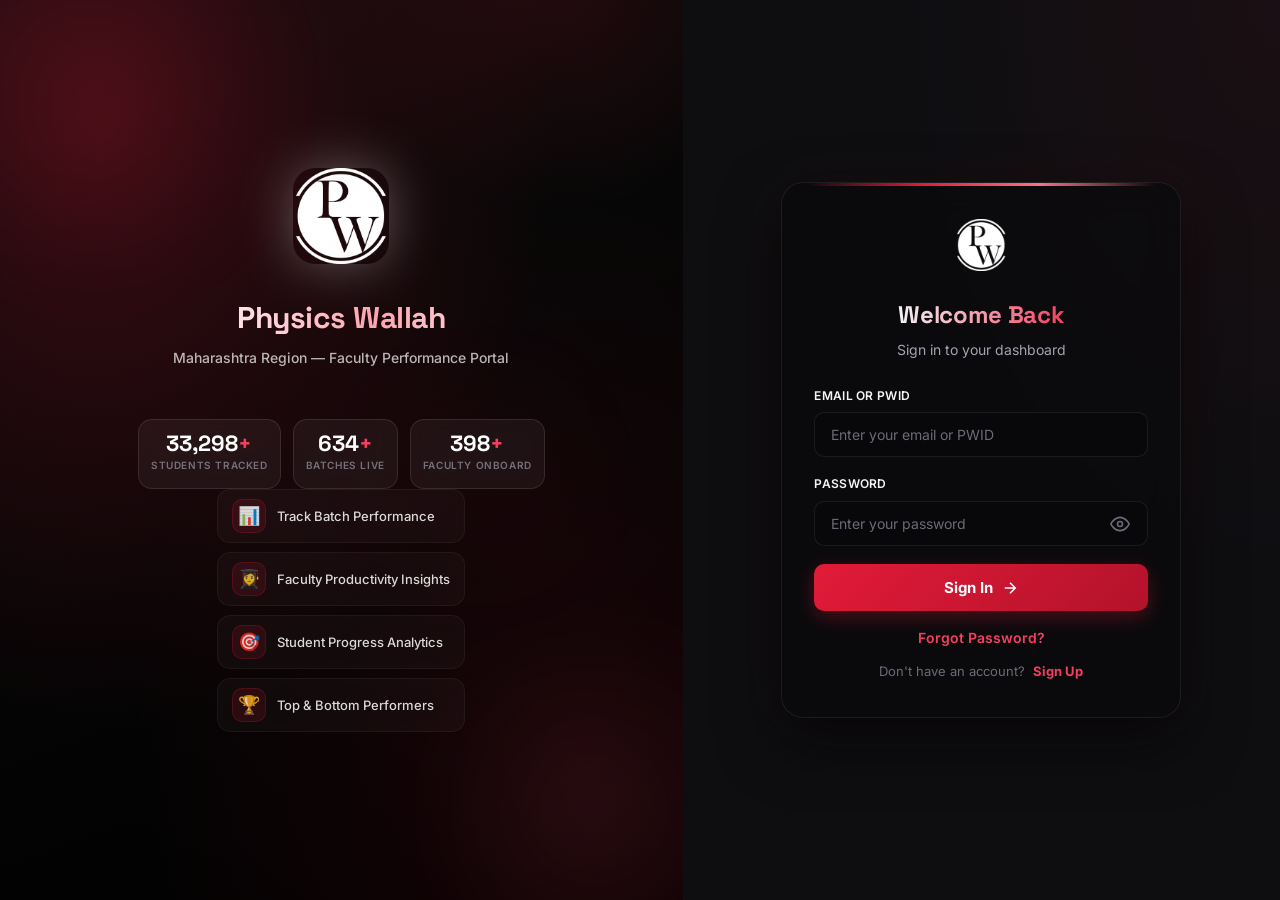
==== commit 13b87b70: "Update" ====
--- a/index.html
+++ b/index.html
@@ -26,6 +26,9 @@
   <script src="loader.js"></script>
   <script src="core.js"></script>
   <script src="auth.js"></script>
+  <script src="data.js"></script>
+  <script src="home.js"></script>
+  <script src="student.js"></script>
   <script src="dashboard.js"></script>
   <script src="batches.js"></script>
   <script src="faculty.js"></script>
--- a/styles.css
+++ b/styles.css
@@ -1,56 +1,114 @@
 /* ============================================================
    PW Maharashtra — Faculty Performance Portal
-   MODERN GEN-Z DESIGN SYSTEM — black + red, glass, smooth
-   Works on any device (mobile-first, responsive).
+   PREMIUM DESIGN SYSTEM — deep charcoal + crimson brand,
+   with proper semantic colors (green/amber/blue/violet) so the
+   UI is varied, clean and professional — not all-red.
+   Mobile-first, responsive, works on any device.
    ============================================================ */
 
 :root {
-  /* Brand red */
-  --pw-red: #EF4444;
-  --pw-red-bright: #F87171;
-  --pw-red-dark: #B91C1C;
-  --pw-red-grad: linear-gradient(135deg, #FF5A5A 0%, #E11D48 100%);
-  --pw-red-glow: rgba(239, 68, 68, 0.35);
-
-  /* Surfaces */
-  --pw-bg: #08080A;
+  /* Brand — PW red (reference: #E21B38) on black */
+  --pw-red: #E21B38;
+  --pw-red-bright: #F43F5E;
+  --pw-red-dark: #B3122B;
+  --pw-red-grad: linear-gradient(135deg, #E21B38 0%, #B3122B 100%);
+  --pw-red-glow: rgba(226, 27, 56, 0.35);
+
+  /* Semantic accents (kept for status, PW uses red as primary) */
+  --pw-green: #22C55E;
+  --pw-green-bright: #4ADE80;
+  --pw-amber: #F59E0B;
+  --pw-amber-bright: #FBBF24;
+  --pw-blue: #3B82F6;
+  --pw-blue-bright: #60A5FA;
+  --pw-violet: #8B5CF6;
+  --pw-violet-bright: #A78BFA;
+
+  /* Surfaces — reference theme (#0A0A0C bg, #131318 cards) */
+  --pw-bg: #0A0A0C;
   --pw-bg-2: #0E0E11;
-  --pw-card: #131317;
+  --pw-card: #131318;
   --pw-card-2: #1A1A20;
-  --pw-dark: #0C0C0F;
-  --pw-dark-light: #1C1C22;
-  --pw-glass: rgba(20, 20, 26, 0.72);
-
-  /* Text */
-  --pw-text: #F7F7F9;
-  --pw-text-secondary: #A6A6B0;
-  --pw-text-muted: #6E6E78;
+  --pw-dark: #08080A;
+  --pw-dark-light: #17171C;
+  --pw-glass: rgba(10, 10, 12, 0.72);
+
+  /* Text — soft, layered hierarchy */
+  --pw-text: #F4F4F6;
+  --pw-text-secondary: #A3A3B0;
+  --pw-text-muted: #6B6B78;
 
   /* Lines & borders */
   --pw-border: rgba(255, 255, 255, 0.08);
   --pw-border-hover: rgba(255, 255, 255, 0.16);
 
   /* Status */
-  --pw-success: #EF4444;
-  --pw-success-bg: rgba(239, 68, 68, 0.12);
-  --pw-warning: #F87171;
-  --pw-warning-bg: rgba(248, 113, 113, 0.10);
-  --pw-danger: #F43F5E;
-  --pw-danger-bg: rgba(244, 63, 94, 0.12);
-  --pw-info: #F87171;
-  --pw-info-bg: rgba(248, 113, 113, 0.10);
+  --pw-success: #22C55E;
+  --pw-success-bg: rgba(34, 197, 94, 0.12);
+  --pw-warning: #F59E0B;
+  --pw-warning-bg: rgba(245, 158, 11, 0.12);
+  --pw-danger: #E21B38;
+  --pw-danger-bg: rgba(226, 27, 56, 0.12);
+  --pw-info: #3B82F6;
+  --pw-info-bg: rgba(59, 130, 246, 0.12);
 
   /* Shape & depth */
   --pw-radius: 16px;
   --pw-radius-sm: 10px;
   --pw-radius-lg: 22px;
-  --pw-shadow: 0 1px 2px rgba(0,0,0,0.4), 0 8px 24px rgba(0,0,0,0.35);
-  --pw-shadow-md: 0 8px 28px rgba(0,0,0,0.45);
-  --pw-shadow-lg: 0 24px 60px rgba(0,0,0,0.55), 0 0 60px rgba(239,68,68,0.05);
+  --pw-shadow: 0 1px 2px rgba(0,0,0,0.5), 0 8px 24px rgba(0,0,0,0.45);
+  --pw-shadow-md: 0 8px 28px rgba(0,0,0,0.55);
+  --pw-shadow-lg: 0 24px 60px rgba(0,0,0,0.6), 0 0 60px rgba(226,27,56,0.06);
   --topnav-height: 64px;
   --font-display: 'Space Grotesk', 'Inter', -apple-system, sans-serif;
   --font-body: 'Inter', -apple-system, BlinkMacSystemFont, 'Segoe UI', sans-serif;
 }
+
+/* ── LIGHT THEME ─────────────────────────────────── */
+[data-theme="light"] {
+  --pw-bg: #F4F4F7;
+  --pw-bg-2: #ECECF1;
+  --pw-card: #FFFFFF;
+  --pw-card-2: #E8E8EF;
+  --pw-dark: #F8F8FB;
+  --pw-dark-light: #E2E2EA;
+  --pw-glass: rgba(255, 255, 255, 0.8);
+
+  --pw-text: #16161B;
+  --pw-text-secondary: #5C5C68;
+  --pw-text-muted: #90909C;
+
+  --pw-border: rgba(0, 0, 0, 0.09);
+  --pw-border-hover: rgba(0, 0, 0, 0.2);
+
+  --pw-red: #D60F2E;
+  --pw-red-bright: #E23350;
+  --pw-red-dark: #A80D24;
+  --pw-red-grad: linear-gradient(135deg, #E21B38 0%, #B3122B 100%);
+  --pw-red-glow: rgba(226, 27, 56, 0.25);
+
+  --pw-shadow: 0 1px 2px rgba(0,0,0,0.06), 0 8px 24px rgba(0,0,0,0.08);
+  --pw-shadow-md: 0 8px 28px rgba(0,0,0,0.1);
+  --pw-shadow-lg: 0 24px 60px rgba(0,0,0,0.14);
+}
+
+/* Light-mode fixes: kill "white on white" leftovers
+   (topnav stays dark in both themes, so only content-area rules need overrides) */
+[data-theme="light"] ::-webkit-scrollbar-thumb { background: rgba(0,0,0,0.18); }
+[data-theme="light"] ::-webkit-scrollbar-thumb:hover { background: rgba(226,27,56,0.45); }
+[data-theme="light"] .data-table thead { background: rgba(0,0,0,0.03); }
+[data-theme="light"] .data-table tbody tr:hover { background: rgba(0,0,0,0.03); }
+[data-theme="light"] .mobile-nav-link { color: rgba(0,0,0,0.55); }
+[data-theme="light"] .mobile-nav-link.active { color: var(--pw-red-bright); background: rgba(226,27,56,0.1); }
+[data-theme="light"] .modal-header h3 { color: var(--pw-text); }
+[data-theme="light"] .modal-close { color: rgba(0,0,0,0.6); }
+[data-theme="light"] .modal-close:hover { color: var(--pw-red); background: rgba(0,0,0,0.06); }
+[data-theme="light"] .cc-current { color: rgba(0,0,0,0.7); }
+[data-theme="light"] .cc-label { color: rgba(0,0,0,0.8); }
+[data-theme="light"] .btn-cancel { background: rgba(0,0,0,0.05); color: rgba(0,0,0,0.7); }
+[data-theme="light"] .btn-cancel:hover { background: rgba(0,0,0,0.09); }
+[data-theme="light"] .batch-stu-rank { background: rgba(0,0,0,0.06); }
+[data-theme="light"] .feature-item { background: rgba(255,255,255,0.03); }
 
 * { margin: 0; padding: 0; box-sizing: border-box; }
 
@@ -70,7 +128,7 @@
 ::-webkit-scrollbar { width: 9px; height: 9px; }
 ::-webkit-scrollbar-track { background: transparent; }
 ::-webkit-scrollbar-thumb { background: rgba(255,255,255,0.12); border-radius: 20px; }
-::-webkit-scrollbar-thumb:hover { background: rgba(239,68,68,0.5); }
+::-webkit-scrollbar-thumb:hover { background: rgba(226,27,56,0.5); }
 
 .screen { display: none; }
 .screen.active { display: flex; }
@@ -89,14 +147,14 @@
 .login-left {
   flex: 1.1;
   background:
-    radial-gradient(ellipse at 15% 15%, rgba(239,68,68,0.22), transparent 55%),
-    radial-gradient(ellipse at 85% 85%, rgba(225,29,72,0.25), transparent 55%),
-    linear-gradient(160deg, #121216 0%, #050506 100%);
+    radial-gradient(ellipse at 15% 15%, rgba(226,27,56,0.22), transparent 55%),
+    radial-gradient(ellipse at 85% 85%, rgba(226,27,56,0.10), transparent 55%),
+    linear-gradient(160deg, #0A0A0A 0%, #000000 100%);
   display: flex;
   flex-direction: column;
   justify-content: center;
   align-items: center;
-  padding: 60px;
+  padding: 48px;
   color: white;
   position: relative;
   overflow: hidden;
@@ -108,36 +166,37 @@
   right: -20%;
   width: 520px;
   height: 520px;
-  background: radial-gradient(circle, rgba(239,68,68,0.14), transparent 60%);
+  background: radial-gradient(circle, rgba(226,27,56,0.12), transparent 60%);
   pointer-events: none;
   animation: floaty 8s ease-in-out infinite;
 }
 
 .pw-logo-hero {
-  width: 110px; height: 110px; object-fit: contain; margin-bottom: 22px;
-  border-radius: 24px;
-  box-shadow: 0 0 50px rgba(239,68,68,0.3);
+  width: 96px; height: 96px; object-fit: contain; margin-bottom: 14px;
+  border-radius: 22px;
+  box-shadow: 0 0 50px rgba(226,27,56,0.3);
   animation: floaty 6s ease-in-out infinite;
-}
-.login-brand { text-align: center; margin-bottom: 44px; }
+  filter: brightness(0) invert(1); /* black logo -> white on dark theme */
+}
+.login-brand { text-align: center; margin-bottom: 26px; }
 .login-brand h1 {
   font-family: var(--font-display);
-  font-size: 34px; font-weight: 700; margin-top: 14px; letter-spacing: -0.5px;
-}
-.login-tagline { font-size: 15px; opacity: 0.7; margin-top: 8px; font-weight: 500; }
-
-.login-features { display: flex; flex-direction: column; gap: 14px; max-width: 320px; }
+  font-size: 30px; font-weight: 700; margin-top: 10px; letter-spacing: -0.5px;
+}
+.login-tagline { font-size: 14px; opacity: 0.7; margin-top: 6px; font-weight: 500; }
+
+.login-features { display: flex; flex-direction: column; gap: 9px; max-width: 320px; }
 .feature-item {
-  display: flex; align-items: center; gap: 12px; font-size: 14px; font-weight: 500; opacity: 0.85;
-  padding: 12px 16px; background: rgba(255,255,255,0.04); border: 1px solid rgba(255,255,255,0.06);
-  border-radius: 14px; backdrop-filter: blur(6px);
-}
-.feat-icon { font-size: 20px; }
+  display: flex; align-items: center; gap: 11px; font-size: 13px; font-weight: 500; opacity: 0.85;
+  padding: 9px 14px; background: rgba(255,255,255,0.04); border: 1px solid rgba(255,255,255,0.06);
+  border-radius: 13px; backdrop-filter: blur(6px);
+}
+.feat-icon { font-size: 18px; }
 
 .login-right {
   flex: 1; display: flex; align-items: center; justify-content: center; padding: 32px;
   background:
-    radial-gradient(ellipse at 100% 0%, rgba(239,68,68,0.07), transparent 45%),
+    radial-gradient(ellipse at 100% 0%, rgba(226,27,56,0.06), transparent 45%),
     var(--pw-bg-2);
 }
 
@@ -154,7 +213,8 @@
 }
 
 .login-card-logo { text-align: center; margin-bottom: 18px; }
-.pw-logo-sm-login { width: 52px; height: 52px; object-fit: contain; border-radius: 14px; }
+.pw-logo-sm-login { width: 52px; height: 52px; object-fit: contain; border-radius: 14px; filter: brightness(0) invert(1); }
+[data-theme="light"] .pw-logo-sm-login { filter: brightness(0); }
 
 .login-card h2 { font-family: var(--font-display); font-size: 24px; font-weight: 700; color: var(--pw-text); text-align: center; letter-spacing: -0.3px; }
 .login-subtitle { color: var(--pw-text-secondary); margin: 6px 0 26px; font-size: 14px; text-align: center; }
@@ -175,8 +235,8 @@
 .input-group input::placeholder { color: var(--pw-text-muted); }
 .input-group input:focus, .input-group select:focus {
   outline: none; border-color: var(--pw-red);
-  box-shadow: 0 0 0 4px rgba(239, 68, 68, 0.12);
-  background: #0F0F13;
+  box-shadow: 0 0 0 4px rgba(225, 29, 72, 0.12);
+  background: #111118;
 }
 .input-group select option { background: var(--pw-dark); color: var(--pw-text); }
 
@@ -193,15 +253,101 @@
   width: 100%; padding: 14px 24px; background: var(--pw-red-grad); color: white; border: none;
   border-radius: var(--pw-radius-sm); font-size: 15px; font-weight: 700; font-family: inherit;
   cursor: pointer; display: flex; align-items: center; justify-content: center; gap: 8px;
-  transition: all 0.2s; box-shadow: 0 6px 20px rgba(239,68,68,0.3);
+  transition: all 0.2s; box-shadow: 0 6px 20px rgba(226,27,56,0.3);
   position: relative; overflow: hidden;
 }
-.btn-primary:hover { transform: translateY(-1px); box-shadow: 0 10px 28px rgba(239,68,68,0.4); filter: brightness(1.05); }
+.btn-primary:hover { transform: translateY(-1px); box-shadow: 0 10px 28px rgba(226,27,56,0.4); filter: brightness(1.05); }
 .btn-primary:active { transform: scale(0.98); }
 .btn-primary:disabled { opacity: 0.6; cursor: not-allowed; box-shadow: none; transform: none; }
 
 .forgot-link { display: block; text-align: center; margin-top: 16px; color: var(--pw-red-bright); text-decoration: none; font-size: 14px; font-weight: 600; transition: color 0.15s; }
-.forgot-link:hover { text-decoration: underline; color: #FCA5A5; }
+.forgot-link:hover { text-decoration: underline; color: #FB7185; }
+
+/* ── AUTH ENGAGEMENT UPGRADE ─────────────────── */
+/* Floating gradient orbs on the brand panel */
+.orb { position: absolute; border-radius: 50%; pointer-events: none; filter: blur(70px); opacity: 0.45; z-index: 0; }
+.orb-1 { width: 340px; height: 340px; top: -80px; left: -80px; background: radial-gradient(circle, rgba(226,27,56,0.55), transparent 65%); animation: orbDrift 12s ease-in-out infinite; }
+.orb-2 { width: 300px; height: 300px; bottom: -60px; right: -60px; background: radial-gradient(circle, rgba(251,113,133,0.35), transparent 65%); animation: orbDrift 16s ease-in-out infinite reverse; }
+.orb-3 { width: 200px; height: 200px; top: 42%; left: 56%; background: radial-gradient(circle, rgba(226,27,56,0.30), transparent 65%); animation: orbDrift 20s ease-in-out infinite; }
+@keyframes orbDrift { 0%,100% { transform: translate(0,0) scale(1); } 50% { transform: translate(24px,-18px) scale(1.08); } }
+.login-left > .login-brand, .login-left > .login-stats, .login-left > .login-features { position: relative; z-index: 1; }
+
+/* Brand heading shimmer */
+.login-brand h1 {
+  background: linear-gradient(90deg, #fff 0%, #FDA4AF 30%, #fff 60%, #fff 100%);
+  background-size: 200% auto; -webkit-background-clip: text; background-clip: text; color: transparent;
+  animation: textShine 5s linear infinite;
+}
+[data-theme="light"] .login-brand h1 {
+  background: linear-gradient(90deg, #111 0%, #E21B38 35%, #111 65%, #111 100%);
+  background-size: 200% auto; -webkit-background-clip: text; background-clip: text; color: transparent;
+  animation: textShine 5s linear infinite;
+}
+@keyframes textShine { to { background-position: 200% center; } }
+
+/* Logo glow pulse */
+.pw-logo-hero { animation: floaty 6s ease-in-out infinite, glowPulse 3.2s ease-in-out infinite; }
+@keyframes glowPulse { 0%,100% { box-shadow: 0 0 40px rgba(226,27,56,0.30); } 50% { box-shadow: 0 0 72px rgba(226,27,56,0.55); } }
+
+/* Live stats row */
+.login-stats { display: flex; gap: 12px; margin-top: 24px; justify-content: center; flex-wrap: wrap; }
+.stat-chip {
+  min-width: 104px; text-align: center; padding: 11px 12px;
+  background: rgba(255,255,255,0.05); border: 1px solid rgba(255,255,255,0.10);
+  border-radius: 14px; backdrop-filter: blur(8px);
+  transition: transform .2s, border-color .2s, box-shadow .2s;
+  animation: fadeInUp .5s ease backwards;
+}
+.stat-chip:nth-child(2) { animation-delay: .08s; }
+.stat-chip:nth-child(3) { animation-delay: .16s; }
+.stat-chip:hover { transform: translateY(-3px); border-color: rgba(226,27,56,0.5); box-shadow: 0 8px 24px rgba(226,27,56,0.18); }
+.stat-num { display: block; font-family: var(--font-display); font-size: 22px; font-weight: 800; color: #fff; line-height: 1.1; }
+.stat-num::after { content: '+'; color: var(--pw-red-bright); }
+.stat-label { display: block; font-size: 10px; font-weight: 600; opacity: 0.65; margin-top: 3px; letter-spacing: 0.4px; text-transform: uppercase; }
+
+/* Feature items — staggered + hover lift */
+.feature-item { transition: transform .2s, border-color .2s, background .2s; animation: fadeInUp .5s ease backwards; }
+.feature-item:nth-child(1) { animation-delay: .05s; }
+.feature-item:nth-child(2) { animation-delay: .12s; }
+.feature-item:nth-child(3) { animation-delay: .19s; }
+.feature-item:hover { transform: translateX(5px); border-color: rgba(226,27,56,0.45); background: rgba(255,255,255,0.07); }
+.feat-icon { font-size: 18px; display: inline-flex; align-items: center; justify-content: center; width: 34px; height: 34px; border-radius: 10px; background: rgba(226,27,56,0.15); border: 1px solid rgba(226,27,56,0.25); flex-shrink: 0; }
+
+/* Card top accent + gradient heading */
+.login-card { position: relative; }
+.login-card::before {
+  content: ''; position: absolute; top: 0; left: 24px; right: 24px; height: 3px;
+  background: linear-gradient(90deg, transparent, var(--pw-red), #FB7185, transparent);
+  border-radius: 0 0 99px 99px; z-index: 1;
+}
+.grad-head {
+  background: linear-gradient(90deg, var(--pw-text) 0%, var(--pw-red-bright) 100%);
+  -webkit-background-clip: text; background-clip: text; color: transparent;
+}
+[data-theme="light"] .grad-head { background: linear-gradient(90deg, #1a1a1a, #E21B38); -webkit-background-clip: text; background-clip: text; color: transparent; }
+
+/* Button shine sweep */
+.btn-primary::after {
+  content: ''; position: absolute; top: 0; left: -160%; width: 55%; height: 100%;
+  background: linear-gradient(115deg, transparent, rgba(255,255,255,0.4), transparent);
+  transform: skewX(-20deg); animation: btnShine 3.2s ease-in-out infinite; pointer-events: none;
+}
+@keyframes btnShine { 0%, 55% { left: -160%; } 100% { left: 160%; } }
+
+/* Forgot-password step indicator */
+.steps { display: flex; align-items: center; justify-content: center; gap: 10px; margin: 0 0 24px; }
+.step-dot { width: 34px; height: 5px; border-radius: 99px; background: rgba(255,255,255,0.12); transition: all .35s ease; }
+.step-dot.active { background: var(--pw-red-bright); width: 48px; box-shadow: 0 0 12px rgba(226,27,56,0.5); }
+[data-theme="light"] .step-dot { background: rgba(0,0,0,0.12); }
+[data-theme="light"] .step-dot.active { background: var(--pw-red); }
+
+/* Animated link underline */
+.forgot-link, .signup-link { position: relative; }
+.forgot-link::after, .signup-link::after { content: ''; position: absolute; left: 0; bottom: -2px; height: 1.5px; width: 0; background: currentColor; transition: width .25s ease; }
+.forgot-link:hover::after, .signup-link:hover::after { width: 100%; }
+
+/* Success alert pop */
+.alert-success.show { animation: scaleIn .3s ease; }
 
 /* ── SIGNUP ─────────────────────────────────────── */
 .signup-link-row { text-align: center; margin-top: 12px; font-size: 13px; }
@@ -224,7 +370,7 @@
   display: flex; align-items: center; gap: 6px; font-size: 12px; font-weight: 500;
   color: var(--pw-text); cursor: pointer; padding: 4px 6px; border-radius: 6px; transition: background 0.15s;
 }
-.checkbox-grid label:hover { background: rgba(239, 68, 68, 0.08); }
+.checkbox-grid label:hover { background: rgba(225, 29, 72, 0.08); }
 .checkbox-grid input[type="checkbox"] { width: 15px; height: 15px; accent-color: var(--pw-red); cursor: pointer; }
 
 .signup-hint { font-size: 11px; color: var(--pw-text-muted); margin-top: 5px; }
@@ -251,8 +397,8 @@
 /* ── ALERTS ─────────────────────────────────────── */
 .alert { margin-top: 16px; padding: 12px 16px; border-radius: var(--pw-radius-sm); font-size: 13px; font-weight: 500; display: none; animation: fadeIn 0.2s ease; }
 .alert.show { display: block; }
-.alert-error { background: var(--pw-danger-bg); color: #FDA4AF; border: 1px solid rgba(244, 63, 94, 0.3); }
-.alert-success { background: var(--pw-success-bg); color: #FCA5A5; border: 1px solid rgba(239, 68, 68, 0.3); }
+.alert-error { background: var(--pw-danger-bg); color: #FB7185; border: 1px solid rgba(244, 63, 94, 0.3); }
+.alert-success { background: var(--pw-success-bg); color: #86EFAC; border: 1px solid rgba(34, 197, 94, 0.3); }
 
 /* ── APP LAYOUT — TOP NAVBAR ────────────────────── */
 #appScreen { min-height: 100vh; display: none; flex-direction: column; }
@@ -260,7 +406,7 @@
 
 .topnav {
   height: var(--topnav-height);
-  background: var(--pw-glass);
+  background: linear-gradient(90deg, #0A0A0C 0%, #2A0A12 50%, #0A0A0C 100%);
   border-bottom: 1px solid var(--pw-border);
   display: flex;
   align-items: center;
@@ -269,16 +415,14 @@
   position: sticky;
   top: 0;
   z-index: 100;
-  backdrop-filter: blur(18px);
-  -webkit-backdrop-filter: blur(18px);
 }
 
 .topnav-left { display: flex; align-items: center; gap: 12px; }
-.topnav-logo { width: 38px; height: 38px; object-fit: contain; border-radius: 10px; box-shadow: 0 0 18px rgba(239,68,68,0.25); }
+.topnav-logo { width: 38px; height: 38px; object-fit: contain; border-radius: 10px; box-shadow: 0 0 18px rgba(226,27,56,0.35); filter: brightness(0) invert(1); }
 .topnav-title { display: block; font-family: var(--font-display); font-size: 16px; font-weight: 700; color: white; letter-spacing: -0.2px; }
 .topnav-subtitle { display: block; font-size: 11px; color: rgba(255,255,255,0.4); font-weight: 500; margin-top: 1px; }
 
-.topnav-links { display: flex; gap: 4px; }
+.topnav-links { display: none; }
 
 .topnav-link {
   display: flex; align-items: center; gap: 8px; padding: 9px 16px;
@@ -286,10 +430,10 @@
   text-decoration: none; font-size: 14px; font-weight: 500; transition: all 0.18s;
   position: relative;
 }
-.topnav-link:hover { background: rgba(239,68,68,0.1); color: white; }
+.topnav-link:hover { background: rgba(226,27,56,0.1); color: white; }
 .topnav-link.active {
   background: var(--pw-red-grad); color: white;
-  box-shadow: 0 4px 16px rgba(239,68,68,0.35);
+  box-shadow: 0 4px 16px rgba(226,27,56,0.35);
 }
 
 .topnav-right { display: flex; align-items: center; gap: 14px; }
@@ -302,7 +446,7 @@
   cursor: pointer; max-width: 200px; white-space: nowrap; overflow: hidden; text-overflow: ellipsis;
   transition: border-color 0.15s, background 0.15s;
 }
-.center-btn:hover { border-color: var(--pw-red); background: #22222A; }
+.center-btn:hover { border-color: var(--pw-red); background: #22222C; }
 .center-dropdown {
   position: absolute; top: calc(100% + 8px); left: 0; z-index: 50;
   background: var(--pw-dark-light); border: 1px solid var(--pw-border); border-radius: var(--pw-radius);
@@ -314,22 +458,70 @@
   padding: 11px 13px; border-bottom: 1px solid var(--pw-border); font-size: 12px; font-weight: 600; color: rgba(255,255,255,0.8);
 }
 .center-dd-actions button { background: none; border: none; color: var(--pw-red); font-size: 12px; font-weight: 600; cursor: pointer; margin-left: 8px; }
-.center-dd-actions button:hover { color: #F87171; }
+.center-dd-actions button:hover { color: #F43F5E; }
 .center-dd-list { max-height: 260px; overflow-y: auto; padding: 6px; }
 .center-opt {
   display: flex; align-items: center; gap: 8px; padding: 8px 9px; border-radius: 8px;
   font-size: 12px; color: rgba(255,255,255,0.85); cursor: pointer; transition: background 0.12s;
 }
-.center-opt:hover { background: rgba(239,68,68,0.08); }
+.center-opt:hover { background: rgba(226,27,56,0.08); }
 .center-opt input { accent-color: var(--pw-red); cursor: pointer; }
 
 .btn-change-center {
   display: flex; align-items: center; gap: 6px;
-  background: rgba(239,68,68,0.12); border: 1px solid rgba(239,68,68,0.35); color: #FCA5A5;
+  background: rgba(226,27,56,0.12); border: 1px solid rgba(226,27,56,0.35); color: #FB7185;
   padding: 8px 13px; border-radius: 12px; cursor: pointer; font-size: 12px; font-weight: 600;
   transition: all 0.15s; white-space: nowrap;
 }
-.btn-change-center:hover { background: rgba(239,68,68,0.22); color: #F87171; }
+.btn-change-center:hover { background: rgba(226,27,56,0.22); color: #F43F5E; }
+
+.btn-request-access {
+  display: flex; align-items: center; gap: 6px;
+  background: rgba(34,197,94,0.1); border: 1px solid rgba(34,197,94,0.3); color: var(--pw-green-bright);
+  padding: 8px 13px; border-radius: 12px; cursor: pointer; font-size: 12px; font-weight: 600;
+  transition: all 0.15s; white-space: nowrap;
+}
+.btn-request-access:hover { background: rgba(34,197,94,0.18); color: #4ADE80; }
+
+/* Help button */
+.btn-help {
+  display: flex; align-items: center; gap: 6px;
+  background: rgba(59,130,246,0.1); border: 1px solid rgba(59,130,246,0.3); color: #60A5FA;
+  padding: 8px 13px; border-radius: 12px; cursor: pointer; font-size: 12px; font-weight: 600;
+  transition: all 0.15s; white-space: nowrap;
+}
+.btn-help:hover { background: rgba(59,130,246,0.18); color: #93C5FD; }
+
+/* Help modal */
+.modal-help { max-width: 720px; width: 94%; max-height: 86vh; display: flex; flex-direction: column; }
+.help-body { overflow-y: auto; max-height: calc(86vh - 70px); padding: 20px 24px 26px; }
+.help-section { margin-bottom: 20px; padding-bottom: 16px; border-bottom: 1px solid var(--pw-border); }
+.help-section:last-of-type { border-bottom: none; margin-bottom: 0; padding-bottom: 0; }
+.help-section h4 { font-family: var(--font-display); font-size: 15px; font-weight: 700; color: var(--pw-text); margin-bottom: 8px; }
+.help-section p { font-size: 13px; color: var(--pw-text-secondary); line-height: 1.6; margin-bottom: 6px; }
+.help-section ul { margin: 4px 0 4px 18px; }
+.help-section li { font-size: 13px; color: var(--pw-text-secondary); line-height: 1.65; margin-bottom: 3px; }
+.help-section li strong { color: var(--pw-text); }
+.help-credit {
+  margin-top: 8px; padding: 16px; border-radius: 14px; border: 1px solid rgba(226,27,56,0.25);
+  background: rgba(226,27,56,0.06); text-align: center;
+}
+.help-credit p { font-size: 13px; color: var(--pw-text-secondary); margin-bottom: 2px; }
+.help-credit strong { color: var(--pw-text); }
+.help-credit a { color: var(--pw-red-bright); text-decoration: none; font-weight: 600; }
+.help-credit a:hover { text-decoration: underline; }
+
+/* Footer */
+.app-footer {
+  display: flex; flex-direction: column; align-items: center; gap: 2px; text-align: center;
+  padding: 18px 16px 76px; border-top: 1px solid var(--pw-border);
+  font-size: 12.5px; color: var(--pw-text-muted);
+}
+.app-footer strong { color: var(--pw-text); }
+.app-footer a { color: var(--pw-red-bright); text-decoration: none; font-weight: 600; }
+.app-footer a:hover { text-decoration: underline; }
+.footer-note { font-size: 12px; opacity: 0.85; }
+@media (min-width: 769px) { .app-footer { padding-bottom: 20px; } }
 
 .topnav-user { display: flex; align-items: center; gap: 10px; }
 .topnav-user-name { font-size: 13px; color: rgba(255,255,255,0.7); font-weight: 500; }
@@ -339,24 +531,40 @@
   width: 38px; height: 38px; border-radius: 50%;
   background: var(--pw-red-grad); display: flex; align-items: center; justify-content: center;
   font-size: 15px; font-weight: 700; color: white; flex-shrink: 0;
-  box-shadow: 0 0 16px rgba(239,68,68,0.4);
+  box-shadow: 0 0 16px rgba(226,27,56,0.4);
 }
 
 .role-badge {
   padding: 3px 10px; border-radius: 20px; font-size: 11px; font-weight: 600;
-  background: rgba(239,68,68,0.16); color: #FCA5A5;
-  border: 1px solid rgba(239,68,68,0.3);
+  background: var(--pw-red); color: #fff;
 }
 
 .btn-logout {
   background: rgba(255,255,255,0.05); border: 1px solid var(--pw-border); color: rgba(255,255,255,0.6);
   padding: 9px; border-radius: 12px; cursor: pointer; display: flex; transition: all 0.15s;
 }
-.btn-logout:hover { background: rgba(239,68,68,0.2); color: #F87171; border-color: rgba(239,68,68,0.4); }
-
-/* ── MOBILE BOTTOM NAV ──────────────────────────── */
+.btn-logout:hover { background: rgba(226,27,56,0.2); color: #F43F5E; border-color: rgba(226,27,56,0.4); }
+
+/* ── THEME TOGGLE ────────────────────────────────── */
+.btn-theme-toggle {
+  display: flex; align-items: center; justify-content: center;
+  width: 38px; height: 38px; border-radius: 12px; cursor: pointer;
+  background: rgba(255,255,255,0.05); border: 1px solid var(--pw-border);
+  color: rgba(255,255,255,0.75); transition: all 0.25s; position: relative;
+}
+.btn-theme-toggle:hover { background: rgba(226,27,56,0.18); color: #F43F5E; border-color: rgba(226,27,56,0.4); transform: translateY(-1px); }
+.btn-theme-toggle svg { position: absolute; transition: opacity 0.25s, transform 0.35s cubic-bezier(.4,0,.2,1); }
+/* Dark mode: show moon (switch to light). Light mode: show sun. */
+.btn-theme-toggle .icon-sun { opacity: 0; transform: rotate(90deg) scale(0.5); }
+.btn-theme-toggle .icon-moon { opacity: 1; transform: rotate(0) scale(1); }
+[data-theme="light"] .btn-theme-toggle .icon-sun { opacity: 1; transform: rotate(0) scale(1); }
+[data-theme="light"] .btn-theme-toggle .icon-moon { opacity: 0; transform: rotate(-90deg) scale(0.5); }
+[data-theme="light"] .btn-theme-toggle { background: rgba(0,0,0,0.06); border-color: rgba(0,0,0,0.12); color: #444; }
+[data-theme="light"] .btn-theme-toggle:hover { background: rgba(226,27,56,0.12); color: var(--pw-red); }
+
+/* ── BOTTOM NAV (primary navigation, all devices) ── */
 .mobile-nav {
-  display: none;
+  display: flex;
   position: fixed; bottom: 0; left: 0; right: 0; z-index: 90;
   background: var(--pw-glass);
   border-top: 1px solid var(--pw-border);
@@ -371,52 +579,101 @@
   text-decoration: none; font-size: 10px; font-weight: 600; transition: all 0.15s;
   min-width: 60px;
 }
-.mobile-nav-link.active { color: var(--pw-red-bright); background: rgba(239,68,68,0.1); }
+.mobile-nav-link.active { color: var(--pw-red-bright); background: rgba(226,27,56,0.1); }
 
 /* ── MAIN CONTENT ───────────────────────────────── */
-.main-content { flex: 1; min-height: calc(100vh - var(--topnav-height)); }
-
-.content-area { padding: 24px 28px; }
+.main-content {
+  flex: 1; min-height: calc(100vh - var(--topnav-height)); padding-bottom: 84px;
+  width: 100%; max-width: 1500px; margin: 0 auto;
+  padding-left: 40px; padding-right: 40px;
+}
+
+.content-area { padding: 28px 40px; max-width: 1440px; margin: 0 auto; }
 .view { display: none; }
 .view.active { display: block; animation: fadeIn 0.25s ease; }
 
+/* ── PAGE HEADER ─────────────────────────────────── */
+.page-head {
+  display: flex; align-items: flex-end; justify-content: space-between;
+  gap: 16px; margin-bottom: 22px; flex-wrap: wrap;
+}
+.page-title {
+  font-family: var(--font-display); font-size: 26px; font-weight: 700;
+  letter-spacing: -0.3px; background: linear-gradient(120deg, #fff 30%, #C7C7D4 100%);
+  -webkit-background-clip: text; background-clip: text; -webkit-text-fill-color: transparent;
+}
+.page-subtitle { font-size: 13px; color: var(--pw-text-secondary); margin-top: 3px; }
+.live-pill {
+  display: inline-flex; align-items: center; gap: 7px;
+  padding: 6px 14px; border-radius: 30px; font-size: 12px; font-weight: 600;
+  color: var(--pw-green-bright); background: rgba(34,197,94,0.1);
+  border: 1px solid rgba(34,197,94,0.25);
+}
+.live-dot { width: 8px; height: 8px; border-radius: 50%; background: var(--pw-green); box-shadow: 0 0 0 0 rgba(34,197,94,0.5); animation: pulse 1.8s infinite; }
+@keyframes pulse { 0% { box-shadow: 0 0 0 0 rgba(34,197,94,0.5); } 70% { box-shadow: 0 0 0 8px rgba(34,197,94,0); } 100% { box-shadow: 0 0 0 0 rgba(34,197,94,0); } }
+
 /* ── STATS ──────────────────────────────────────── */
-.stats-grid { display: grid; grid-template-columns: repeat(4, 1fr); gap: 16px; margin-bottom: 24px; }
+.stats-grid { display: grid; grid-template-columns: repeat(4, 1fr); gap: 18px; margin-bottom: 26px; }
 
 .stat-card {
   background: linear-gradient(160deg, var(--pw-card) 0%, var(--pw-bg-2) 100%);
-  border: 1px solid var(--pw-border); border-radius: var(--pw-radius); padding: 20px;
+  border: 1px solid var(--pw-border); border-radius: var(--pw-radius); padding: 22px;
   display: flex; align-items: center; gap: 16px; box-shadow: var(--pw-shadow);
-  transition: all 0.2s; position: relative; overflow: hidden;
+  transition: all 0.25s cubic-bezier(.4,0,.2,1); position: relative; overflow: hidden;
+}
+.stat-card::before {
+  content: ''; position: absolute; top: 0; left: 0; right: 0; height: 1px;
+  background: linear-gradient(90deg, transparent, rgba(255,255,255,0.12), transparent);
 }
 .stat-card::after {
-  content: ''; position: absolute; top: -40%; right: -20%; width: 120px; height: 120px;
-  background: radial-gradient(circle, rgba(239,68,68,0.1), transparent 60%); pointer-events: none;
-}
-.stat-card:hover { box-shadow: var(--pw-shadow-md); border-color: var(--pw-border-hover); transform: translateY(-3px); }
+  content: ''; position: absolute; top: -45%; right: -25%; width: 160px; height: 160px;
+  background: radial-gradient(circle, rgba(255,255,255,0.06), transparent 60%); pointer-events: none;
+}
+.stat-card:hover {
+  box-shadow: var(--pw-shadow-md); border-color: var(--pw-border-hover);
+  transform: translateY(-4px);
+}
+
+/* Distinct accent per stat card — unified RED theme */
 .stat-purple { border-left: 3px solid var(--pw-red); }
-.stat-blue { border-left: 3px solid var(--pw-red-bright); }
+.stat-blue { border-left: 3px solid var(--pw-red); }
 .stat-green { border-left: 3px solid var(--pw-red); }
-.stat-orange { border-left: 3px solid var(--pw-red-bright); }
+.stat-orange { border-left: 3px solid var(--pw-red); }
 
 .stat-icon {
-  width: 52px; height: 52px; border-radius: 14px;
+  width: 54px; height: 54px; border-radius: 15px;
   display: flex; align-items: center; justify-content: center; flex-shrink: 0;
-  background: rgba(239,68,68,0.12); color: var(--pw-red-bright);
-}
-.stat-purple .stat-icon { background: rgba(239,68,68,0.12); color: var(--pw-red-bright); }
-.stat-blue .stat-icon { background: rgba(248,113,113,0.12); color: #FCA5A5; }
-.stat-green .stat-icon { background: rgba(239,68,68,0.12); color: var(--pw-red-bright); }
-.stat-orange .stat-icon { background: rgba(248,113,113,0.12); color: #FCA5A5; }
-
-.stat-number { font-family: var(--font-display); font-size: 30px; font-weight: 700; color: var(--pw-text); line-height: 1.1; }
-.stat-label { font-size: 13px; color: var(--pw-text-secondary); font-weight: 500; }
+  background: rgba(255,255,255,0.06); color: var(--pw-text-secondary);
+  box-shadow: inset 0 1px 0 rgba(255,255,255,0.08);
+}
+.stat-purple .stat-icon { background: linear-gradient(135deg, rgba(226,27,56,0.24), rgba(226,27,56,0.06)); color: var(--pw-red-bright); box-shadow: 0 6px 18px rgba(226,27,56,0.18); }
+.stat-blue .stat-icon { background: linear-gradient(135deg, rgba(226,27,56,0.24), rgba(226,27,56,0.06)); color: var(--pw-red-bright); box-shadow: 0 6px 18px rgba(226,27,56,0.18); }
+.stat-green .stat-icon { background: linear-gradient(135deg, rgba(226,27,56,0.24), rgba(226,27,56,0.06)); color: var(--pw-red-bright); box-shadow: 0 6px 18px rgba(226,27,56,0.18); }
+.stat-orange .stat-icon { background: linear-gradient(135deg, rgba(226,27,56,0.24), rgba(226,27,56,0.06)); color: var(--pw-red-bright); box-shadow: 0 6px 18px rgba(226,27,56,0.18); }
+
+.stat-number { font-family: var(--font-display); font-size: 28px; font-weight: 700; color: var(--pw-text); line-height: 1.1; letter-spacing: -0.5px; }
+.stat-label { font-size: 10px; color: var(--pw-text-secondary); font-weight: 600; text-transform: uppercase; letter-spacing: 0.6px; margin-bottom: 3px; }
+.stat-sub { font-size: 11px; font-weight: 600; color: var(--pw-text-secondary); opacity: 0.85; margin: 2px 0; }
+
+/* Reference layout: small label on top, big value below */
+.stat-info { display: flex; flex-direction: column-reverse; min-width: 0; }
+
+/* Alternate cards get a dark left border (reference style) */
+.stats-grid .stat-card:nth-child(even) { border-left-color: #1A1A20; }
+.stats-grid .stat-card:nth-child(even) .stat-icon {
+  background: rgba(255,255,255,0.05); color: var(--pw-text-secondary); box-shadow: none;
+}
 
 /* ── DASHBOARD GRID ─────────────────────────────── */
 .dashboard-grid { display: grid; grid-template-columns: 1fr 1fr; gap: 20px; }
 .dash-card {
   background: linear-gradient(160deg, var(--pw-card) 0%, var(--pw-bg-2) 100%);
   border: 1px solid var(--pw-border); border-radius: var(--pw-radius); padding: 20px; box-shadow: var(--pw-shadow);
+  position: relative; overflow: hidden;
+}
+.dash-card::before {
+  content: ''; position: absolute; top: 0; left: 0; right: 0; height: 1px;
+  background: linear-gradient(90deg, transparent, rgba(255,255,255,0.12), transparent);
 }
 .dash-card h3 { font-family: var(--font-display); font-size: 16px; font-weight: 700; margin-bottom: 16px; color: var(--pw-text); }
 .dash-list { max-height: 300px; overflow-y: auto; }
@@ -426,7 +683,7 @@
   background: var(--pw-bg-2); border: 1px solid var(--pw-border);
   transition: all 0.15s;
 }
-.dash-item:hover { border-color: var(--pw-border-hover); background: #141419; transform: translateX(2px); }
+.dash-item:hover { border-color: var(--pw-border-hover); background: var(--pw-dark-light); transform: translateX(2px); }
 .dash-item .batch-name { font-weight: 600; font-size: 13px; }
 .dash-item .batch-meta { font-size: 12px; color: var(--pw-text-secondary); }
 
@@ -434,29 +691,37 @@
 .table-card {
   background: linear-gradient(160deg, var(--pw-card) 0%, var(--pw-bg-2) 100%);
   border: 1px solid var(--pw-border); border-radius: var(--pw-radius); box-shadow: var(--pw-shadow);
-  overflow-x: auto; -webkit-overflow-scrolling: touch;
-}
-.data-table { width: 100%; border-collapse: collapse; min-width: 640px; }
+  overflow-x: auto; -webkit-overflow-scrolling: touch; position: relative;
+}
+.table-card::before {
+  content: ''; position: absolute; top: 0; left: 0; right: 0; height: 1px;
+  background: linear-gradient(90deg, transparent, rgba(255,255,255,0.12), transparent);
+}
+.data-table { width: 100%; border-collapse: collapse; min-width: 0; }
 .data-table thead { background: rgba(255,255,255,0.03); }
 .data-table th {
-  padding: 14px 16px; font-size: 11px; font-weight: 600; color: var(--pw-text-secondary);
+  padding: 12px 12px; font-size: 11px; font-weight: 600; color: var(--pw-text-secondary);
   text-transform: uppercase; letter-spacing: 0.5px; text-align: left; white-space: nowrap;
 }
-.data-table td { padding: 14px 16px; font-size: 14px; border-top: 1px solid var(--pw-border); color: var(--pw-text); }
+.data-table td {
+  padding: 12px 12px; font-size: clamp(11px, 1.05vw, 14px);
+  border-top: 1px solid var(--pw-border); color: var(--pw-text);
+  white-space: nowrap;
+}
 .data-table tbody tr { transition: background 0.12s; }
 .data-table tbody tr:hover { background: rgba(255,255,255,0.03); }
 .text-center { text-align: center; }
 
 /* ── BUTTONS ────────────────────────────────────── */
 .btn-sm { padding: 7px 16px; border-radius: 10px; border: none; font-size: 12px; font-weight: 600; font-family: inherit; cursor: pointer; transition: all 0.15s; white-space: nowrap; }
-.btn-view { background: var(--pw-red-grad); color: white; box-shadow: 0 3px 12px rgba(239,68,68,0.3); }
+.btn-view { background: var(--pw-red-grad); color: white; box-shadow: 0 3px 12px rgba(226,27,56,0.3); }
 .btn-view:hover { filter: brightness(1.08); transform: translateY(-1px); }
 .btn-back {
   padding: 9px 16px; background: var(--pw-bg-2); border: 1px solid var(--pw-border);
   border-radius: 12px; font-size: 13px; font-weight: 600; font-family: inherit;
   cursor: pointer; color: var(--pw-text-secondary); transition: all 0.15s;
 }
-.btn-back:hover { background: rgba(239,68,68,0.1); border-color: rgba(239,68,68,0.4); color: var(--pw-text); }
+.btn-back:hover { background: rgba(226,27,56,0.1); border-color: rgba(226,27,56,0.4); color: var(--pw-text); }
 
 /* ── FILTERS ────────────────────────────────────── */
 .view-toolbar { margin-bottom: 16px; }
@@ -469,15 +734,15 @@
   transition: border-color 0.2s, box-shadow 0.2s;
 }
 .filter-group select option { background: var(--pw-dark); color: var(--pw-text); }
-.filter-group select:focus, .filter-group input:focus { outline: none; border-color: var(--pw-red); box-shadow: 0 0 0 3px rgba(239,68,68,0.1); }
-
-/* ── SUBJECT TAGS ───────────────────────────────── */
-.subject-tag { display: inline-block; padding: 4px 11px; border-radius: 20px; font-size: 11px; font-weight: 600; margin: 2px; background: rgba(239,68,68,0.12); color: #FCA5A5; }
-.subject-tag.physics { background: rgba(239,68,68,0.14); color: #FCA5A5; }
-.subject-tag.chemistry { background: rgba(248,113,113,0.12); color: #F87171; }
-.subject-tag.maths { background: rgba(239,68,68,0.1); color: #FCA5A5; }
-.subject-tag.zoology { background: rgba(248,113,113,0.12); color: #F87171; }
-.subject-tag.botany { background: rgba(239,68,68,0.14); color: #FCA5A5; }
+.filter-group select:focus, .filter-group input:focus { outline: none; border-color: var(--pw-red); box-shadow: 0 0 0 3px rgba(226,27,56,0.1); }
+
+/* ── SUBJECT TAGS — PW red-black theme ───────────── */
+.subject-tag { display: inline-block; padding: 4px 11px; border-radius: 20px; font-size: 11px; font-weight: 600; margin: 2px; }
+.subject-tag.physics { background: rgba(226,27,56,0.16); color: #F43F5E; }
+.subject-tag.chemistry { background: rgba(226,27,56,0.12); color: #FB7185; }
+.subject-tag.maths { background: rgba(204,0,0,0.16); color: #FF3333; }
+.subject-tag.zoology { background: rgba(255,128,128,0.12); color: #FFB3B3; }
+.subject-tag.botany { background: rgba(153,0,0,0.16); color: #FF6666; }
 
 /* ── PERFORMANCE CARDS ──────────────────────────── */
 .detail-header { display: flex; align-items: center; gap: 16px; margin-bottom: 20px; flex-wrap: wrap; }
@@ -499,29 +764,31 @@
 .perf-card-header { display: flex; align-items: center; gap: 8px; padding: 14px 16px; border-bottom: 2px solid var(--pw-border); }
 .perf-card-header h4 { font-family: var(--font-display); font-size: 14px; font-weight: 700; flex: 1; }
 .perf-count { font-size: 12px; font-weight: 700; padding: 2px 9px; border-radius: 20px; background: var(--pw-bg-2); }
-.perf-toppers .perf-card-header { border-bottom-color: var(--pw-red); }
-.perf-average .perf-card-header { border-bottom-color: var(--pw-red-bright); }
-.perf-bottom .perf-card-header { border-bottom-color: var(--pw-warning); }
+
+/* Distinct accent per perf card */
+.perf-toppers .perf-card-header { border-bottom-color: var(--pw-green); }
+.perf-average .perf-card-header { border-bottom-color: var(--pw-blue); }
+.perf-bottom .perf-card-header { border-bottom-color: var(--pw-amber); }
 .perf-absent .perf-card-header { border-bottom-color: var(--pw-danger); }
 .perf-card-body { max-height: 400px; overflow-y: auto; padding: 8px; }
 
 .perf-item { display: flex; align-items: center; justify-content: space-between; padding: 9px 12px; border-radius: 10px; margin-bottom: 4px; font-size: 13px; transition: all 0.12s; }
 .perf-item:hover { filter: brightness(1.25); }
-.perf-toppers .perf-item { background: rgba(239,68,68,0.08); }
-.perf-average .perf-item { background: rgba(248,113,113,0.06); }
-.perf-bottom .perf-item { background: rgba(248,113,113,0.08); }
+.perf-toppers .perf-item { background: rgba(34,197,94,0.08); }
+.perf-average .perf-item { background: rgba(59,130,246,0.07); }
+.perf-bottom .perf-item { background: rgba(245,158,11,0.08); }
 .perf-absent .perf-item { background: rgba(244,63,94,0.12); }
 .perf-rank { width: 24px; font-size: 12px; font-weight: 700; color: var(--pw-text-muted); }
 .perf-name { flex: 1; font-weight: 500; }
 .perf-score { font-weight: 700; font-size: 13px; }
 .perf-empty { text-align: center; padding: 24px; color: var(--pw-text-muted); font-size: 13px; }
 
-/* ── STATUS BADGES ──────────────────────────────── */
-.status-badge { padding: 4px 11px; border-radius: 20px; font-size: 11px; font-weight: 600; display: inline-block; }
-.status-excellent { background: rgba(239,68,68,0.14); color: #FCA5A5; }
-.status-good { background: rgba(248,113,113,0.12); color: #F87171; }
-.status-average { background: rgba(248,113,113,0.1); color: #F87171; }
-.status-poor { background: rgba(244,63,94,0.16); color: #FDA4AF; }
+/* ── STATUS BADGES — semantic colors (solid, readable on dark & light) ── */
+.status-badge { padding: 4px 11px; border-radius: 20px; font-size: 11px; font-weight: 600; display: inline-block; color: #fff; }
+.status-excellent { background: #16A34A; }
+.status-good { background: #2563EB; }
+.status-average { background: #D97706; }
+.status-poor { background: #DC2626; }
 
 /* ── SUBJECT BARS ───────────────────────────────── */
 .subject-bars { display: grid; grid-template-columns: repeat(5, 1fr); gap: 12px; margin-bottom: 20px; }
@@ -533,19 +800,19 @@
 .sub-bar-value { font-family: var(--font-display); font-size: 26px; font-weight: 700; }
 .sub-bar-track { height: 6px; background: var(--pw-bg-2); border-radius: 3px; margin-top: 8px; overflow: hidden; }
 .sub-bar-fill { height: 100%; border-radius: 3px; transition: width 0.6s ease; }
-.sub-bar-fill.physics { background: linear-gradient(90deg, #EF4444, #B91C1C); }
-.sub-bar-fill.chemistry { background: linear-gradient(90deg, #F87171, #DC2626); }
-.sub-bar-fill.maths { background: linear-gradient(90deg, #EF4444, #991B1B); }
-.sub-bar-fill.zoology { background: linear-gradient(90deg, #F87171, #B91C1C); }
-.sub-bar-fill.botany { background: linear-gradient(90deg, #EF4444, #DC2626); }
+.sub-bar-fill.physics { background: linear-gradient(90deg, #E21B38, #990000); }
+.sub-bar-fill.chemistry { background: linear-gradient(90deg, #A78BFA, #6D28D9); }
+.sub-bar-fill.maths { background: linear-gradient(90deg, #60A5FA, #1D4ED8); }
+.sub-bar-fill.zoology { background: linear-gradient(90deg, #4ADE80, #15803D); }
+.sub-bar-fill.botany { background: linear-gradient(90deg, #FBBF24, #B45309); }
 
 /* ── LOADING ────────────────────────────────────── */
-.loading-overlay { position: fixed; inset: 0; background: rgba(8,8,10,0.85); display: flex; align-items: center; justify-content: center; z-index: 999; backdrop-filter: blur(8px); }
+.loading-overlay { position: fixed; inset: 0; background: rgba(11,11,15,0.85); display: flex; align-items: center; justify-content: center; z-index: 999; backdrop-filter: blur(8px); }
 .loader { text-align: center; }
 .loader-spinner {
   width: 44px; height: 44px; border: 4px solid rgba(255,255,255,0.1); border-top-color: var(--pw-red);
   border-radius: 50%; animation: spin 0.7s linear infinite; margin: 0 auto 14px;
-  box-shadow: 0 0 24px rgba(239,68,68,0.3);
+  box-shadow: 0 0 24px rgba(226,27,56,0.3);
 }
 .loader p { font-size: 14px; color: var(--pw-text-secondary); font-weight: 500; }
 
@@ -568,25 +835,40 @@
 .modal-header { display: flex; align-items: center; justify-content: space-between; padding: 18px 22px; border-bottom: 1px solid var(--pw-border); }
 .modal-header h3 { font-family: var(--font-display); font-size: 17px; color: white; margin: 0; }
 .modal-close { background: none; border: none; color: rgba(255,255,255,0.6); font-size: 24px; cursor: pointer; line-height: 1; padding: 4px; border-radius: 8px; }
-.modal-close:hover { color: #F87171; background: rgba(255,255,255,0.06); }
+.modal-close:hover { color: #F43F5E; background: rgba(255,255,255,0.06); }
 .modal-body { padding: 22px; }
 .cc-current { font-size: 13px; color: rgba(255,255,255,0.7); margin: 0 0 16px; }
-.cc-current strong { color: #FCA5A5; }
+.cc-current strong { color: #FB7185; }
 .cc-label { display: block; font-size: 12px; font-weight: 600; color: rgba(255,255,255,0.8); margin-bottom: 8px; }
 .cc-center-list { border: 1px solid var(--pw-border); border-radius: var(--pw-radius-sm); max-height: 240px; overflow-y: auto; padding: 8px; background: var(--pw-dark); }
 .cc-message { margin-top: 12px; font-size: 13px; color: #4ADE80; }
 .cc-message.show { display: block; }
-.cc-message.error { color: #F87171; }
+.cc-message.error { color: #F43F5E; }
+
+/* Center access request form */
+.req-form { display: flex; flex-direction: column; gap: 14px; }
+.req-field { display: flex; flex-direction: column; gap: 6px; }
+.req-input {
+  width: 100%; padding: 10px 12px; border-radius: 10px;
+  border: 1px solid var(--pw-border); background: var(--pw-dark);
+  color: var(--pw-text); font-size: 13px; font-family: inherit;
+  transition: border-color 0.15s, box-shadow 0.15s;
+}
+.req-input:focus { outline: none; border-color: var(--pw-red); box-shadow: 0 0 0 3px rgba(226,27,56,0.15); }
+.req-input::placeholder { color: var(--pw-text-muted); }
+.req-textarea { min-height: 84px; resize: vertical; }
+[data-theme="light"] .req-input { background: #fff; border-color: rgba(0,0,0,0.15); }
 .modal-footer { display: flex; justify-content: flex-end; gap: 10px; padding: 16px 22px; border-top: 1px solid var(--pw-border); }
 .btn-cancel { background: rgba(255,255,255,0.06); border: 1px solid var(--pw-border); color: rgba(255,255,255,0.7); padding: 9px 18px; border-radius: 12px; cursor: pointer; font-size: 13px; transition: all 0.15s; }
 .btn-cancel:hover { background: rgba(255,255,255,0.1); }
-.btn-submit { background: var(--pw-red-grad); border: none; color: white; font-weight: 600; padding: 9px 20px; border-radius: 12px; cursor: pointer; font-size: 13px; box-shadow: 0 3px 12px rgba(239,68,68,0.3); transition: all 0.15s; }
+.btn-submit { background: var(--pw-red-grad); border: none; color: white; font-weight: 600; padding: 9px 20px; border-radius: 12px; cursor: pointer; font-size: 13px; box-shadow: 0 3px 12px rgba(226,27,56,0.3); transition: all 0.15s; }
 .btn-submit:hover { filter: brightness(1.1); }
 .btn-submit:disabled { opacity: 0.6; cursor: not-allowed; }
 
 /* ── RESPONSIVE ─────────────────────────────────── */
 @media (max-width: 1200px) {
   .stats-grid { grid-template-columns: repeat(2, 1fr); }
+  .stats-grid.home-stats { grid-template-columns: repeat(4, 1fr); }
   .perf-grid { grid-template-columns: repeat(2, 1fr); }
   .subject-bars { grid-template-columns: repeat(3, 1fr); }
 }
@@ -595,16 +877,17 @@
   .login-left { display: none; }
   .login-right { flex: 1; }
   .topnav-user-name { display: none; }
+  .btn-request-access span, .btn-change-center span, .btn-help span { display: none; }
+  .btn-request-access, .btn-change-center, .btn-help { padding: 9px; }
 }
 
 @media (max-width: 768px) {
   .topnav { padding: 0 12px; height: 60px; }
-  .topnav-links { display: none; } /* replaced by bottom nav */
-  .mobile-nav { display: flex; }
-  .main-content { padding-bottom: 76px; }
   .topnav-subtitle { display: none; }
-  .btn-change-center span { display: none; }
-  .btn-change-center { padding: 8px 10px; }
+  .btn-change-center { display: none; }
+  .btn-request-access { display: none; }
+  .topnav-right { gap: 8px; }
+  .topnav-user-info { display: none; }
   .stats-grid { grid-template-columns: 1fr 1fr; gap: 12px; }
   .stat-card { padding: 16px; gap: 12px; }
   .stat-icon { width: 44px; height: 44px; }
@@ -614,7 +897,7 @@
   .subject-bars { grid-template-columns: repeat(2, 1fr); }
   .filter-row { flex-direction: column; }
   .filter-group select, .filter-group input { min-width: unset; width: 100%; }
-  .content-area { padding: 16px; }
+  .main-content { padding: 0 16px; }
   .login-card { padding: 28px 22px; }
   .login-right { padding: 20px; }
 }
@@ -627,4 +910,166 @@
   .topnav-title { font-size: 14px; }
   .topnav-logo { width: 32px; height: 32px; }
   .center-btn { max-width: 120px; }
-}+}
+
+/* ── HOME VIEW ────────────────────────────────────── */
+.stats-grid.home-stats { grid-template-columns: repeat(5, 1fr); }
+.home-filters {
+  background: linear-gradient(160deg, var(--pw-card) 0%, var(--pw-bg-2) 100%);
+  border: 1px solid var(--pw-border); border-radius: var(--pw-radius);
+  padding: 18px 22px; margin-bottom: 24px; box-shadow: var(--pw-shadow);
+  position: relative; overflow: hidden;
+}
+.home-filters::before {
+  content: ''; position: absolute; top: 0; left: 0; right: 0; height: 1px;
+  background: linear-gradient(90deg, transparent, rgba(255,255,255,0.12), transparent);
+}
+.home-grid { display: grid; grid-template-columns: 1fr; gap: 24px; margin-bottom: 24px; }
+.home-error { display: none; color: var(--pw-red-bright); font-size: 14px; margin-bottom: 12px; }
+.home-error.show { display: block; }
+.card-title { font-family: var(--font-display); font-size: 16px; font-weight: 700; padding: 18px 22px 0; color: var(--pw-text); display: flex; align-items: center; gap: 8px; }
+
+/* Table card header row (title + download button) */
+.card-head {
+  display: flex; align-items: center; justify-content: space-between; gap: 12px;
+  padding: 18px 22px 0;
+}
+.card-head .card-title { padding: 0; }
+.btn-download {
+  display: inline-flex; align-items: center; gap: 6px; flex-shrink: 0;
+  padding: 8px 14px; border-radius: 10px; border: 1px solid var(--pw-border);
+  background: var(--pw-bg-2); color: var(--pw-text-secondary);
+  font-size: 12px; font-weight: 600; cursor: pointer; transition: all 0.15s;
+}
+.btn-download:hover { border-color: var(--pw-red); color: var(--pw-red-bright); background: rgba(226,27,56,0.08); }
+
+/* Top/Bottom N selector in the table card head */
+.topn-control { display: flex; align-items: center; gap: 8px; flex-shrink: 0; }
+.topn-control label {
+  display: inline-flex; align-items: center; gap: 6px;
+  font-size: 12px; font-weight: 600; color: var(--pw-text-secondary);
+  padding: 7px 10px; border: 1px solid var(--pw-border); border-radius: 10px;
+  background: var(--pw-bg-2);
+}
+.topn-control input[type="number"] {
+  width: 52px; padding: 3px 6px; border: 1px solid var(--pw-border); border-radius: 7px;
+  background: var(--pw-dark); color: var(--pw-text); font-size: 13px; font-weight: 700;
+  text-align: center; font-family: inherit;
+}
+.topn-control input[type="number"]:focus { outline: none; border-color: var(--pw-red); box-shadow: 0 0 0 3px rgba(225,29,72,0.12); }
+.topn-control input[type="number"]::-webkit-inner-spin-button { opacity: 1; }
+
+/* Download format menu */
+.download-menu {
+  position: fixed; z-index: 130; min-width: 160px;
+  background: var(--pw-card); border: 1px solid var(--pw-border); border-radius: 12px;
+  box-shadow: var(--pw-shadow-md); padding: 6px; animation: scaleIn 0.15s ease;
+}
+.download-menu-title {
+  font-size: 11px; font-weight: 700; color: var(--pw-text-secondary);
+  text-transform: uppercase; letter-spacing: 0.4px; padding: 6px 10px;
+}
+.download-menu button {
+  display: block; width: 100%; text-align: left; padding: 9px 10px; border: none; background: none;
+  font-size: 13px; font-weight: 500; color: var(--pw-text); border-radius: 8px; cursor: pointer;
+}
+.download-menu button:hover { background: rgba(226,27,56,0.1); color: var(--pw-red-bright); }
+.table-scroll { overflow-x: auto; -webkit-overflow-scrolling: touch; }
+
+/* Fixed-height scrollable tables — ~10 rows visible, vertical scroll for the rest.
+   max-height is set precisely to 10 rows via JS (fitFixedTables) so it stays
+   correct at any font size. */
+.table-scroll--fixed { overflow: auto; }
+.table-scroll--fixed thead th {
+  position: sticky; top: 0; z-index: 2;
+  background: var(--pw-card); /* opaque so rows scroll under it cleanly */
+  box-shadow: 0 1px 0 var(--pw-border);
+}
+
+/* 5th stat card — red accent (unified theme) */
+.stat-cyan { border-left: 3px solid var(--pw-red); }
+.stat-cyan .stat-icon { background: linear-gradient(135deg, rgba(226,27,56,0.24), rgba(226,27,56,0.06)); color: var(--pw-red-bright); box-shadow: 0 6px 18px rgba(226,27,56,0.18); }
+.stat-number-sm { font-size: 15px; line-height: 1.25; word-break: break-word; }
+
+/* Student name cells */
+.stu-name { font-weight: 600; font-size: 13px; }
+.stu-meta { font-size: 11px; color: var(--pw-text-secondary); }
+
+/* Small center name shown next to a batch name */
+.batch-center {
+  font-size: 10px; font-weight: 500; color: var(--pw-text-secondary);
+  white-space: nowrap; margin-left: 2px;
+}
+
+/* Batch cards (best / bottom) */
+.batch-card-head { display: flex; align-items: center; justify-content: space-between; margin-bottom: 12px; }
+.batch-card-name { font-family: var(--font-display); font-weight: 700; font-size: 15px; }
+.batch-card-label { font-size: 11px; color: var(--pw-text-secondary); text-transform: uppercase; letter-spacing: 0.4px; }
+.batch-card-students { display: flex; flex-direction: column; gap: 6px; }
+.batch-stu-row {
+  display: flex; align-items: center; gap: 10px;
+  padding: 10px 12px; border-radius: 10px;
+  background: var(--pw-bg-2); border: 1px solid var(--pw-border);
+}
+.batch-stu-rank {
+  width: 22px; height: 22px; border-radius: 50%; flex-shrink: 0;
+  display: flex; align-items: center; justify-content: center;
+  font-size: 11px; font-weight: 700; color: var(--pw-text-secondary);
+  background: rgba(255,255,255,0.06);
+}
+.batch-stu-name { flex: 1; font-size: 13px; font-weight: 500; }
+
+/* Subject graph */
+.graph-title { font-size: 13px; color: var(--pw-text-secondary); margin-bottom: 16px; }
+.graph-title strong { color: var(--pw-text); }
+
+/* Reset button */
+.filter-reset { justify-content: flex-end; }
+.btn-reset {
+  padding: 10px 18px; border-radius: 10px; border: 1px solid var(--pw-border);
+  background: var(--pw-bg-2); color: var(--pw-text-secondary); font-size: 13px; font-weight: 600;
+  cursor: pointer; transition: all 0.15s; margin-top: 22px;
+}
+.btn-reset:hover { border-color: var(--pw-red); color: var(--pw-red-bright); }
+
+@media (max-width: 768px) {
+  .home-grid { grid-template-columns: 1fr; }
+  .stats-grid.home-stats { grid-template-columns: 1fr 1fr; }
+}
+
+/* Extra stat accents — unified red theme */
+.stat-teal { border-left: 3px solid var(--pw-red); }
+.stat-teal .stat-icon { background: linear-gradient(135deg, rgba(226,27,56,0.24), rgba(226,27,56,0.06)); color: var(--pw-red-bright); box-shadow: 0 6px 18px rgba(226,27,56,0.18); }
+.stat-red { border-left: 3px solid var(--pw-red); }
+.stat-red .stat-icon { background: linear-gradient(135deg, rgba(226,27,56,0.24), rgba(226,27,56,0.06)); color: var(--pw-red-bright); box-shadow: 0 6px 18px rgba(226,27,56,0.18); }
+
+/* Student search */
+.filter-search { flex: 1; min-width: 220px; }
+.filter-search input { min-width: 220px; }
+
+/* Student per-test subject graph */
+.stu-test-block {
+  padding: 14px; border: 1px solid var(--pw-border); border-radius: 12px;
+  background: var(--pw-bg-2); margin-bottom: 12px;
+}
+.stu-test-date { font-size: 13px; font-weight: 700; color: var(--pw-text); margin-bottom: 10px; }
+
+/* Line chart */
+.line-chart { width: 100%; height: auto; display: block; }
+.chart-label { font-size: 11px; fill: var(--pw-text-secondary); }
+.chart-legend { display: flex; gap: 20px; margin-top: 12px; font-size: 12px; color: var(--pw-text-secondary); }
+.chart-legend span { display: inline-flex; align-items: center; gap: 6px; }
+.legend-dot { width: 10px; height: 10px; border-radius: 50%; display: inline-block; }
+
+/* Chart tooltip */
+.chart-wrap { position: relative; }
+.chart-tooltip {
+  display: none; position: absolute; z-index: 20; pointer-events: none;
+  background: var(--pw-card-2); border: 1px solid var(--pw-border-hover); border-radius: 10px;
+  padding: 10px 12px; min-width: 170px; box-shadow: 0 8px 24px rgba(0,0,0,.5);
+}
+.tt-date { font-size: 12px; font-weight: 700; color: var(--pw-text); margin-bottom: 4px; }
+.tt-score { font-size: 12px; color: var(--pw-text-secondary); margin-bottom: 6px; }
+.tt-score strong { color: var(--pw-text); }
+.tt-subj { display: flex; align-items: center; gap: 6px; font-size: 12px; color: var(--pw-text); margin-top: 3px; }
+.tt-dot { width: 8px; height: 8px; border-radius: 50%; flex-shrink: 0; }
